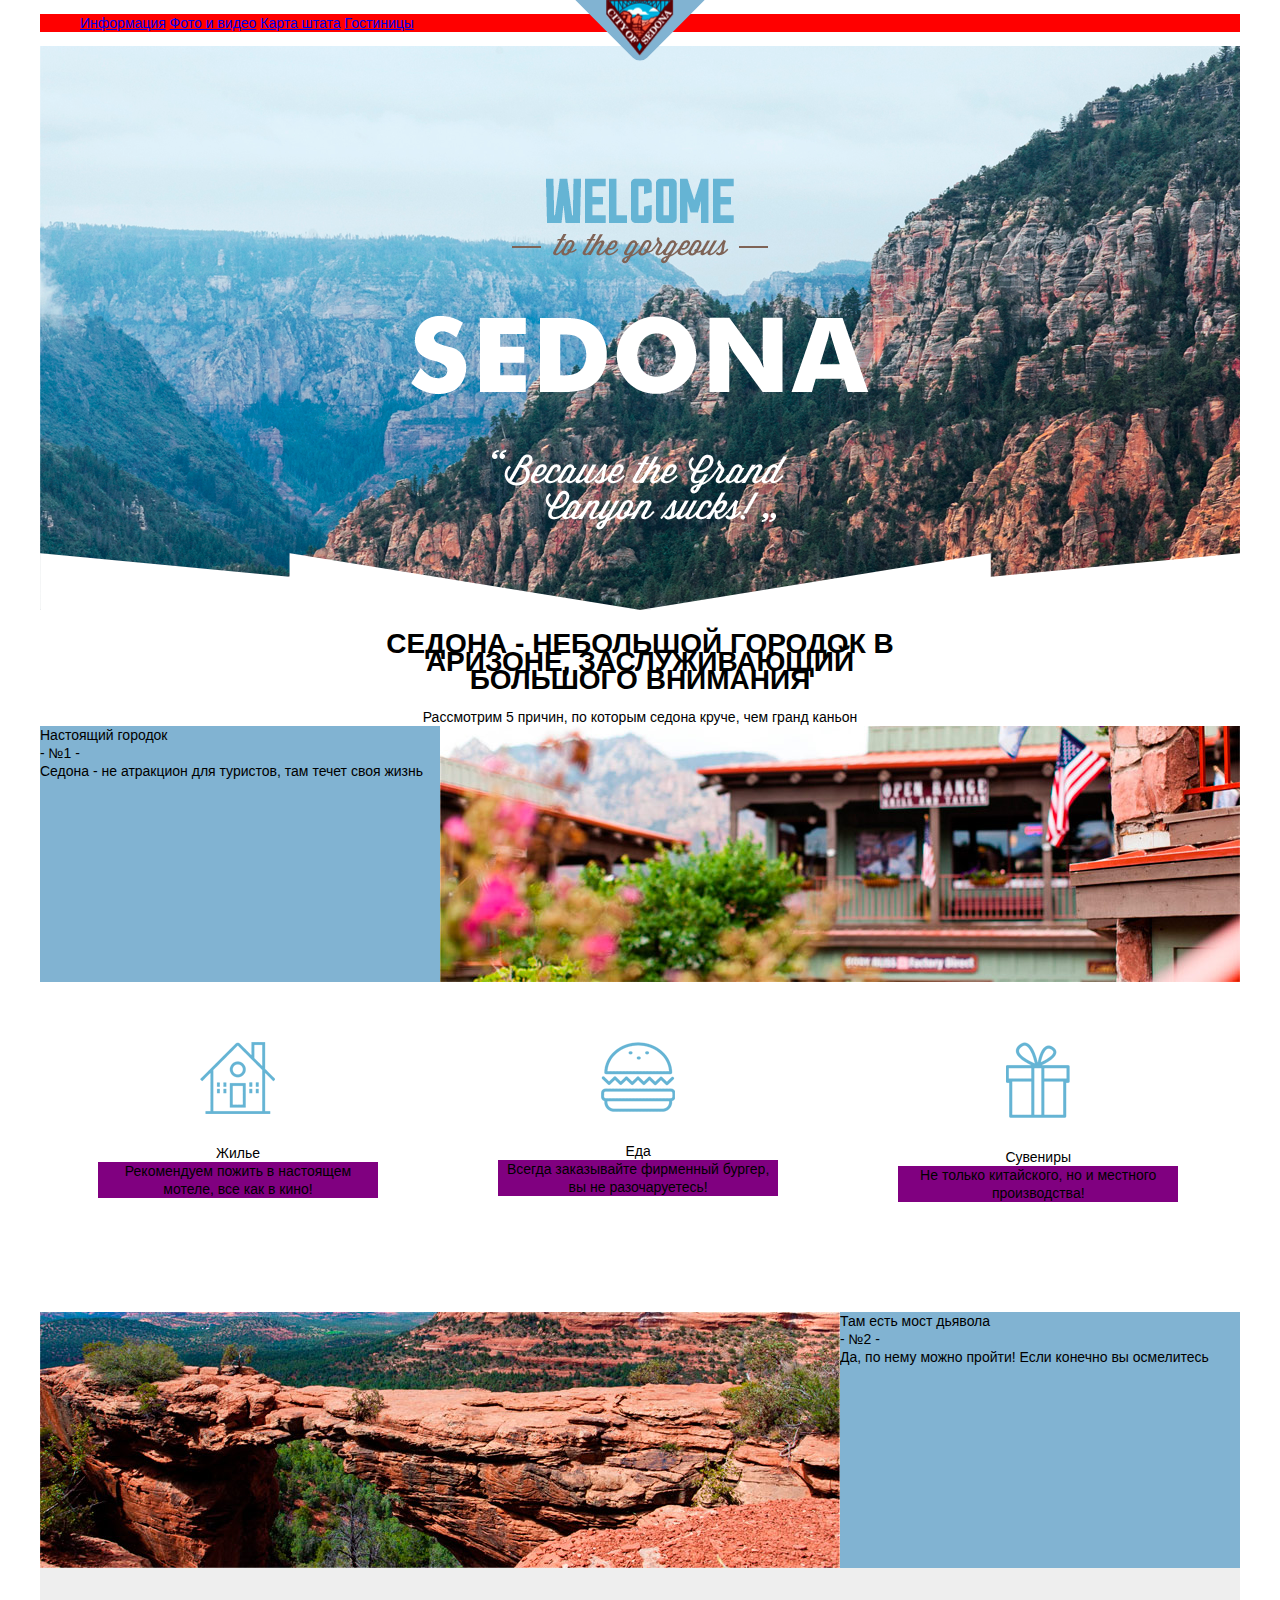
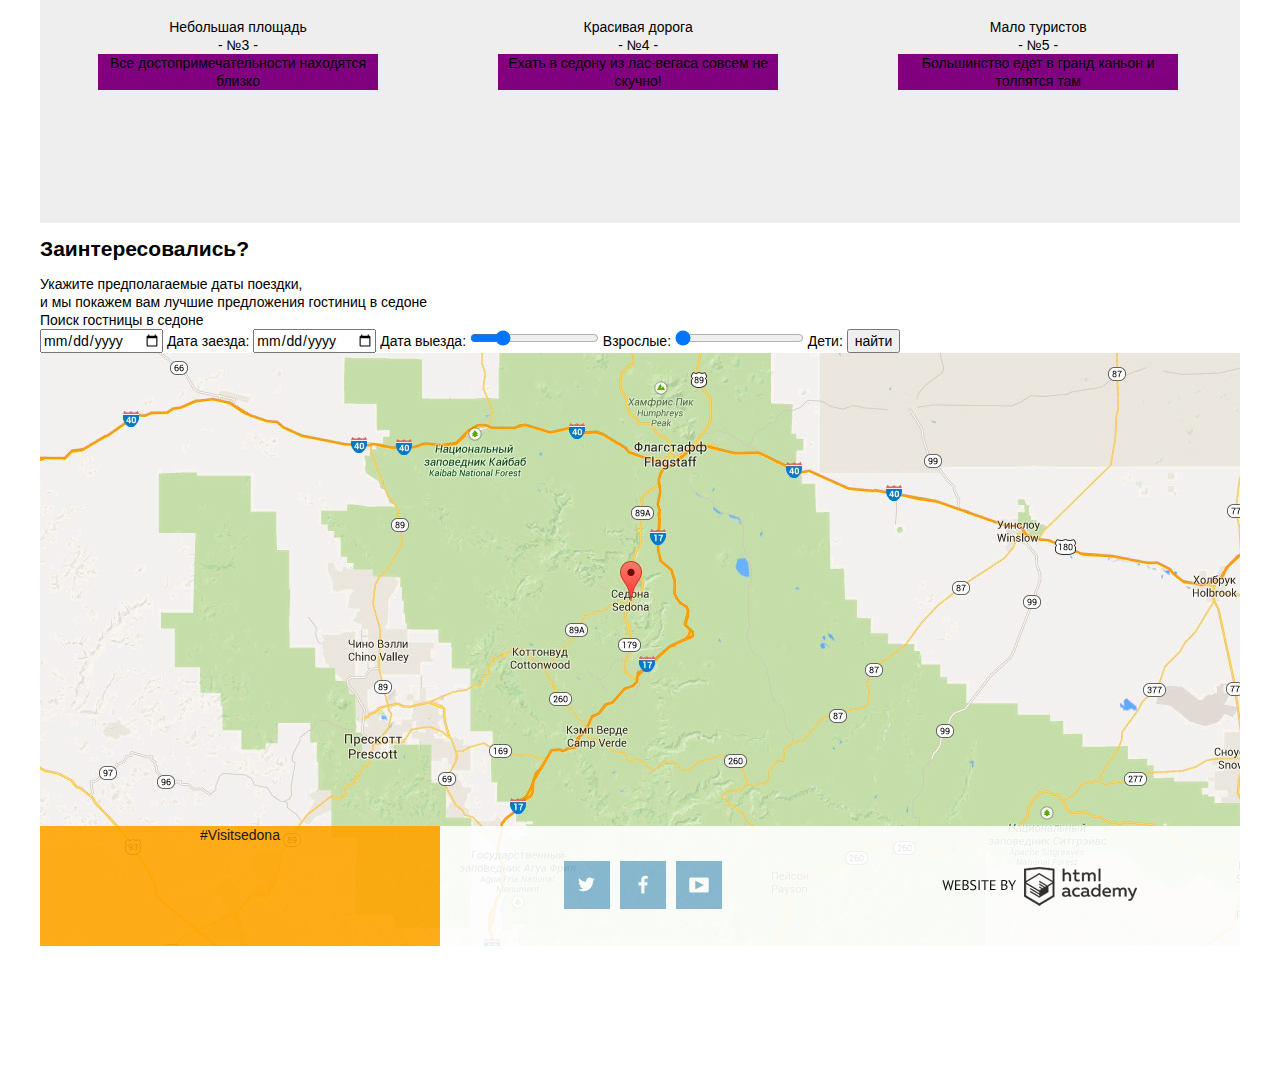
==== index.html @ 84908c10 "160706-1231" ====
<!DOCTYPE html>
<html lang="ru">
  <head>
    <meta charset="utf-8">
    <title>Sedona</title>
    <link rel="stylesheet" href="css/normalize.min.css">
    
    <link rel="stylesheet" href="css/style.css">
    <!--Разкоментиовать когда будет готов минимальный файл-->
    <!--<link rel="stylesheet" href="css/style.min.css">-->
  </head>
  <body>
    <header>
      <nav> 
        <ul class="head-menu">
          <li><a href="#">Информация</a></li>
          <li><a href="#">Фото и видео</a></li>
          <li><a href="#">Карта штата</a></li>
          <li><a href="hotels.html">Гостиницы</a></li>
        </ul>
        <div class="logo-head"><div class="logo-head-img"></div><!--<img src="img/logo-head.png" width="67px" height="56px" alt="Sity of Sedona">--></div>
      </nav>          
    </header>
    <main>
      <div class="head-image"></div>  
      <article class="main-fivecause">
        <h1 class="fivecause-h1">Седона - небольшой городок в аризоне, заслуживающий большого внимания</h1>
        <div class="fivecause-head">Рассмотрим 5 причин, по которым седона круче, чем гранд каньон</div>
        <div class="fivecause-big fivecause-one clearfix">
          <div class="fivecause-text">
            <div class="fivecause-text-h2">Настоящий городок</div>
            <div class="fivecause-text-number">- №1 -</div>    
            <div class="fivecause-text-content">Седона - не атракцион для туристов, там течет своя жизнь</div>
          </div>
          <div class="fivecause-img fi-one"></div>          
        </div>
        <ul class="main-advice main-list">
          <li>
            <div class="advice-img sprite-causes sprite-causes-home"></div>
            <div class="advice-h2">Жилье</div>
            <div class="advice-text">Рекомендуем пожить в настоящем мотеле, все как в кино!</div>
          </li>
          <li>
            <div class="advice-img sprite-causes sprite-causes-food"></div>
            <div class="advice-h2">Еда</div>
            <div class="advice-text">Всегда заказывайте фирменный бургер, вы не разочаруетесь!</div>
          </li>
          <li>
            <div class="advice-img sprite-causes sprite-causes-souvenir"></div>
            <div class="advice-h2">Сувениры</div>
            <div class="advice-text">Не только китайского, но и местного производства!</div>
          </li>
        </ul>
        <div class="fivecause-big fivecause-two clearfix">
          <div class="fivecause-text">
            <div class="fivecause-text-h2">Там есть мост дьявола</div>
            <div class="fivecause-text-number">- №2 -</div>    
            <div class="fivecause-text-content">Да, по нему можно пройти! Если конечно вы осмелитесь</div>
          </div>
          <div class="fivecause-img fi-two"></div>          
        </div>
        <ul class="fivacause-other main-list">
          <li>
            <div class="advice-h2">Небольшая площадь</div>
            <div class="advice-number">- №3 -</div>
            <div class="advice-text">Все достопримечательности находятся близко</div>
          </li>
          <li>
            <div class="advice-h2">Красивая дорога</div>
            <div class="advice-number">- №4 -</div>
            <div class="advice-text">Ехать в седону из лас-вегаса совсем не скучно!</div>
          </li>
          <li>
            <div class="advice-h2">Мало туристов</div>
            <div class="advice-number">- №5 -</div>
            <div class="advice-text">Большинство едет в гранд каньон и толпятся там</div>
          </li>
        </ul>
      </article>
      <div class="main-traveldate">
        <h2 class="traveldate-h2">Заинтересовались?</div>
        <div class="traveldate-text">
          Укажите предполагаемые даты поездки,<br>
          и мы покажем вам лучшие предложения гостиниц в седоне
        </div>  
        <form name="trevel-date-user" action="#" method="post">
          <div class="form-caption">Поиск гостницы в седоне</div>
          <input type="date" name="tdu-date-begin">
          <label for="tdu-date-begin">Дата заезда:</label>
          
          <input type="date" name="tdu-date-end">
          <label for="tdu-date-begin">Дата выезда:</label>
          
          <input type="range" min="0" max="9" value="2" name="tdu-adult">
          <label for="tdu-adult">Взрослые:</label>
          
          <input type="range" min="0" max="9" value="0" name="tdu-child">
          <label for="tdu-child">Дети:</label>
          
          <button>найти</button>
        </form>
        <div class="traveldate-image-map"></div>
      </div>
    </main>
    <footer>
      <div class="footer footer-hashtag">#Visitsedona</div>
      <div class="footer footer-social">
        <a class="fc-social fc-twiter" href="#"> <div class="sprite-small sprite-small-twet"></div></a>
        <a class="fc-social fc-facebook" href="#"><div class="sprite-small sprite-small-facebook"></div></a>
        <a class="fc-social fc-youtube" href="#"><div class="sprite-small sprite-small-youtube"></div></a>
        
      </div>
      <div class="footer footer-make"></div>
    </footer>
  <!--Скрипты сайта-->
  </body>
</html>
---- css/style.css ----
/*вспомогательные классы*/

/*чтобы картинки не уходили за границы*/
img {
    max-width: 100%;
    height: auto;
}

/*Класс для того, чтобы контейнер float разметки "видел" их */
.clearfix::after {
    content: "";
    display: table;
    clear: both;
}
/*КОНЕЦ Вспомогательны классы*/

/*sprites*/
.sprite-small {
  display: block;
  margin: auto;
  background-image: url("../img/sprites-small.png");
  background-repeat: no-repeat;
    
}

.sprite-small-cheked-false {
    width: 22px;
    height: 22px;
    background-position: -10px -10px;
}

.sprite-small-cheked-true {
    width: 26px;
    height: 22px;
    background-position: -52px -10px;
}

.sprite-small-facebook {
    width: 10px;
    height: 19px;
    background-position: -98px -10px;
}

.sprite-small-range {
    width: 21px;
    height: 23px;
    background-position: -128px -10px;
}

.sprite-small-star {
    width: 18px;
    height: 17px;
    background-position: -169px -10px;
}

.sprite-small-twet {
    width: 17px;
    height: 15px;
    background-position: -207px -10px;
}

.sprite-small-youtube {
    width: 20px;
    height: 16px;
    background-position: -244px -10px;
}

/*sprites end*/

body {
    /*позиционирование*/
    /*блочная модель*/
    min-width: 768px;
    max-width: 1200px;
    margin: auto;
    /*типографика*/
    
    font-family: "Tahoma", sans-serif;
    font-size: 14px;
    font-weight: normal;
    font-style: normal;
    line-height: 18px;
    /*оформление*/
    
    background-color: #ffffff;
    color: #000000;
    /*анимация*/
    /*разное*/
}
nav {
  position: relative;
  width: 100%;
  text-align: justify;
  background-color: red;
}

.logo-head {
  position: absolute;
  top: -70px;
  left: 550px;
  width: 100px;
  height: 100px;
  background-color: #81b3d2;
  border-radius: 10px;
  transform: rotate(45deg);
}

.logo-head-img {
  position: absolute;
  top: 46px;
  right: -7px;
  
  width: 67px;
  height: 56px;
  background: url("../img/logo-head.png");
  transform: rotate(-45deg);
}

.head-menu {
  list-style: none;
  text-align: justify;
}

.head-menu li {
  display: inline-block;
  vertical-align: top;
  text-align: justify;
}

.head-image {
  width: 1200px;
  height: 570px;
  background: url("../img/intro.png");
}

.fivecause-h1 {
  display: inline-block;
  max-width: 1200px;
  padding: 0 312px;
  text-align: center;
  text-transform: uppercase; 
  vertical-align: top;
}

.fivecause-head {
  max-width: 1200px;
  padding: 0 312px;
  text-align: center;
}

.fivecause-big {
  height: 256px;
  /*background-color: yellow;*/
}
.fivecause-text{
  background-color: #81b3d2;
}

.fivecause-one .fivecause-text {
  float: left;
  width: 400px;
  height: 100%;
}

.fivecause-one .fivecause-img {
  float: right;
  width: 800px;
  height: 256px;
  background: url("../img/real-town.jpg");
}
  

.fivecause-two .fivecause-img {
  float: left; 
  width: 800px;
  height: 256px;
  background: url("../img/place-diablo.jpg");
  /*background-color: orange;*/
}

.fivecause-two .fivecause-text {
  float: right;
  width: 400px;
  height: 100%;
  
}

.main-list {
  list-style: none;
  margin: 0;
  padding: 0;
}

.main-list li {
  display: inline-block;
  width: 400px;
  margin: 0;
  margin-left: -0.27em;
  padding: 0;
  vertical-align: top;
  
}

.main-advice {
  height: 270px;
  margin-top: 60px;  
  text-align: center;
}

.advice-h2 {
  
}

.advice-text {
  margin: 0 60px;
  background-color: purple;
}
/*img*/
.sprite-causes {
    display: block;
    margin: auto;
    margin-bottom: 30px;
    background-image: url("../img/sprites-causes.png");
    background-repeat: no-repeat;
    
}

.sprite-causes-food {
    width: 74px;
    height: 70px;
    background-position: -15px -15px;
}

.sprite-causes-home {
    width: 75px;
    height: 72px;
    background-position: -119px -15px;
}

.sprite-causes-souvenir {
    width: 64px;
    height: 76px;
    background-position: -224px -15px;
}
/*img end*/

.fivacause-other {
  height: 205px;
  padding-top: 50px;
  text-align: center;
  background-color: #eeeeee;
}

.fivacause-other li {

}
/* serch hotel*/
.traveldate-image-map {
  width: 100%;
  height: 593px;
  background: url("../img/map.jpg");
}

/* ПОДВАЛ */
footer {
  position: relative;
  top: -120px;
  /*z-index: 10;*/
  width: 100%;
  height: 120px;
  opacity: 0.9;
  background-color: #ffffff;
}

.footer {
  display: inline-block;  
  width: 400px;
  height: 120px;
  
  vertical-align: top;  
}
.footer:not(:first-child) {
  margin-left: -0.29em;
  
}

.footer-hashtag {
  margin: auto;
  text-align: center;
  background-color: orange;

  
}

.footer-social {
  text-align: center;
  /*background-color: yellow;*/

  
}

.fc-social {

  display: inline-block;
  width: 46px;
  margin-top: 35px;
  margin-left: 6px;
  
  vertical-align: top;
  background-color: #81b3d2;
  
}

.fc-twiter{
  height: 32px;
  padding-top: 16px;
}

.fc-facebook{
  height: 34px;
  padding-top: 14px;
}

.fc-youtube{
  height: 32px;
  padding-top: 16px;  
}

.fc-social::last-child{
  margin-left: 0;
}

.footer-make {
  background: url("../img/copyright.png") no-repeat center center;
  /*background-color: lightgreen;*/
}



/*============================================*/
/* hotel.html */
form {
  
}
.mf-group {
  display: inline-block;
  vertical-align: top;
}
.mf-infrastructure
.mf-housingtype {
  float: left;
  
}
.mf-other {
  float: right;
}

.mf-inline-block {
  display: inline-block;
  vertical-align: top;
}

.mf-sorting {
  background-color: red;
}

.mf-sorting-list {
  display: inline-block;
  list-style: none; 
  vertical-align: top;
}

.mf-sorting-list li {
  display: inline-block;
  vertical-align: top;
}

.main-found-item{
    height: 150px;
}

.mf-item-image {
  float: left;
  width: 135px;
  height: 90px;
}

.mf-item-text {
  float: left;
}

.mf-item-rating {
    float: right;
}
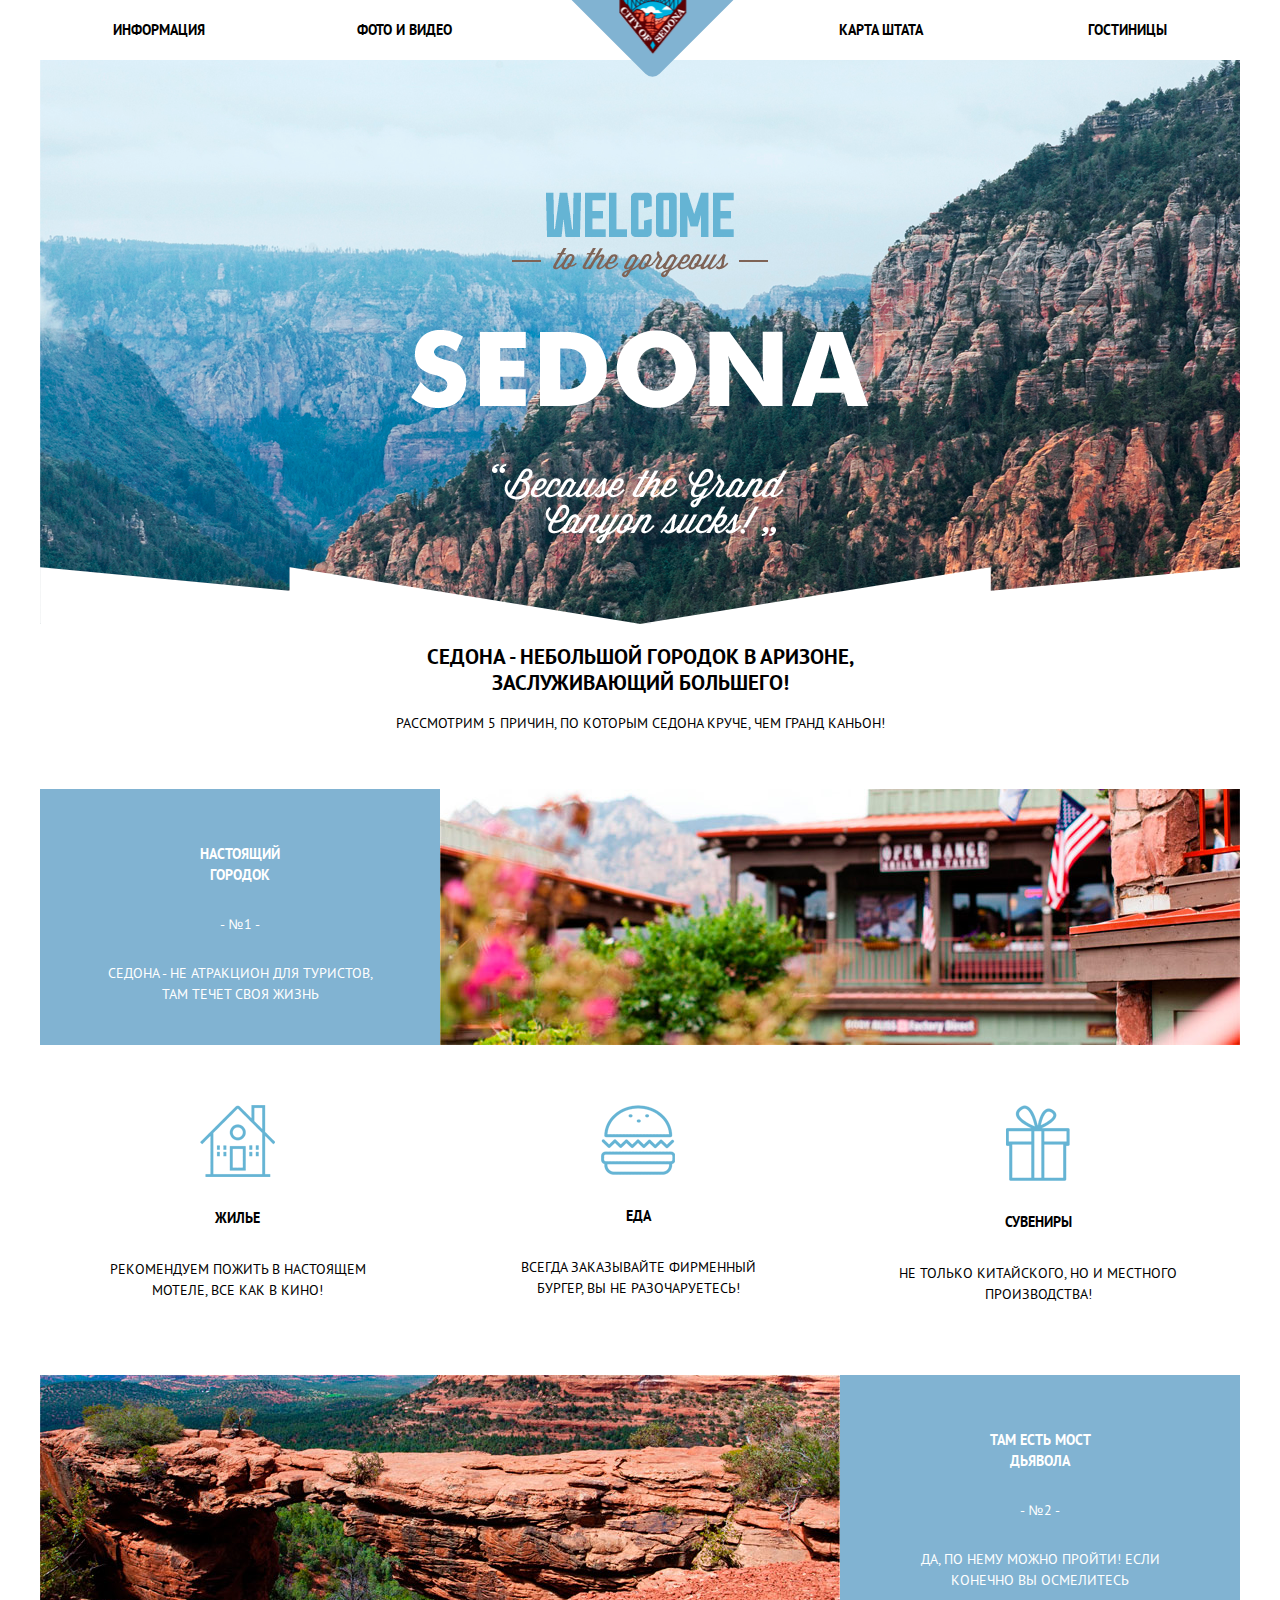
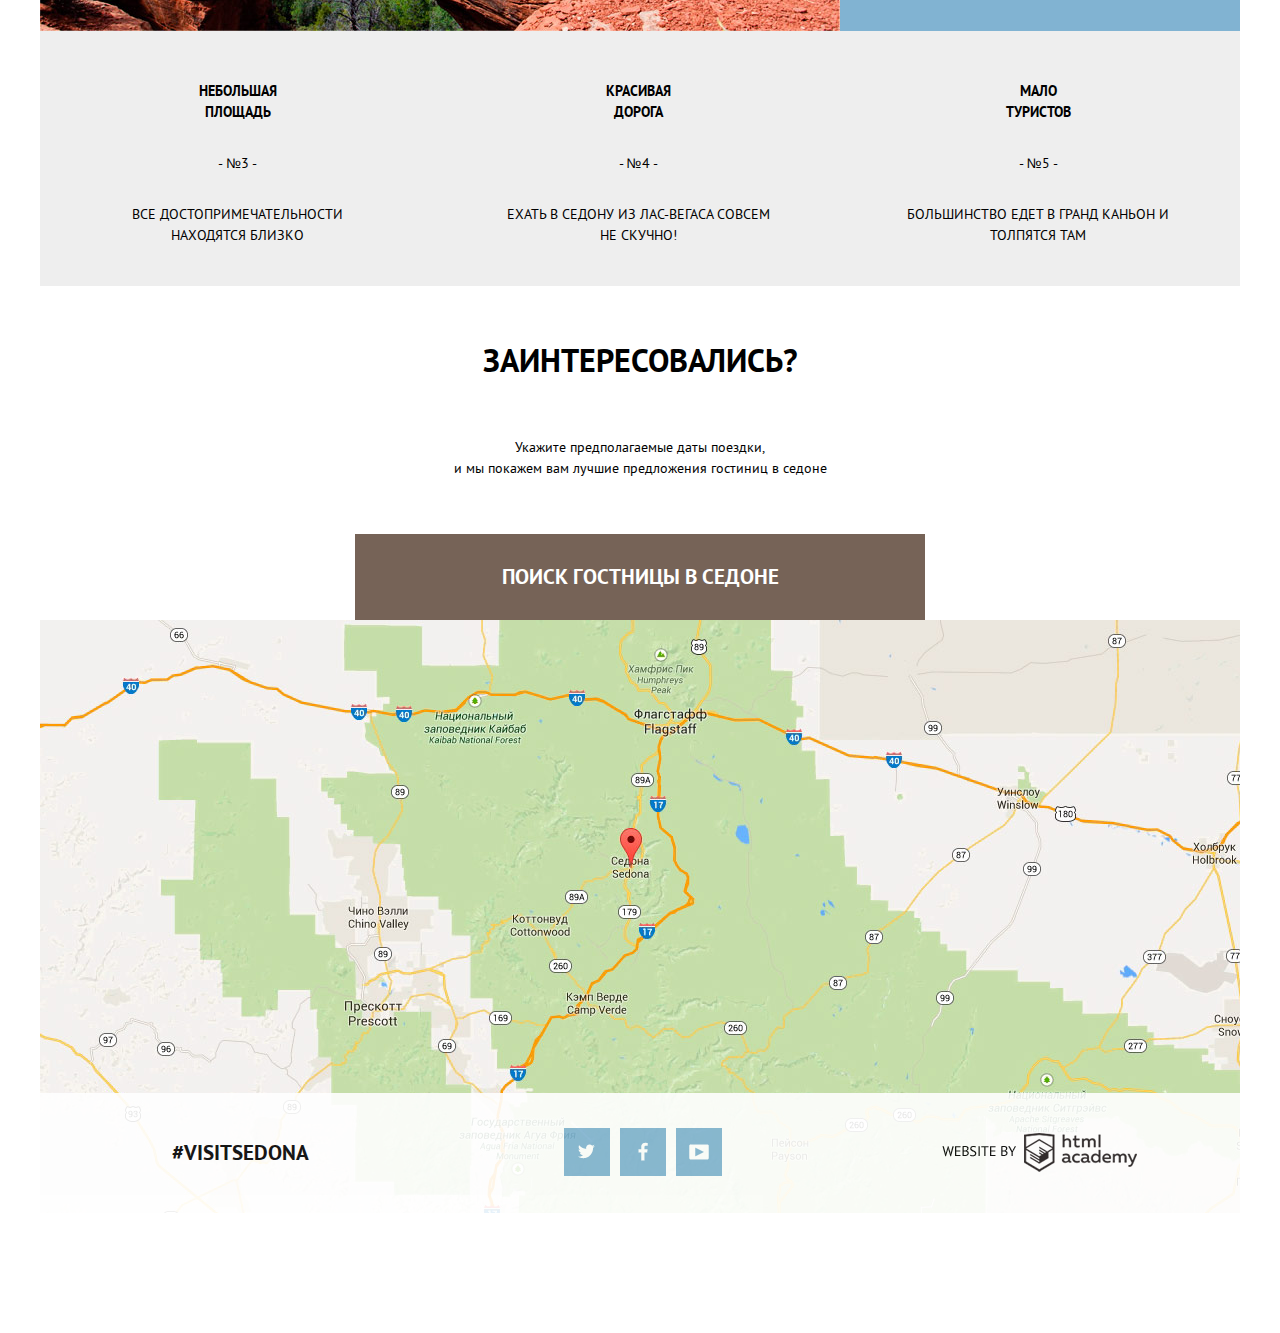
==== commit e166fbe5: "160706-16-55" ====
--- a/index.html
+++ b/index.html
@@ -11,21 +11,25 @@
   </head>
   <body>
     <header>
-      <nav> 
-        <ul class="head-menu">
-          <li><a href="#">Информация</a></li>
-          <li><a href="#">Фото и видео</a></li>
-          <li><a href="#">Карта штата</a></li>
-          <li><a href="hotels.html">Гостиницы</a></li>
-        </ul>
-        <div class="logo-head"><div class="logo-head-img"></div><!--<img src="img/logo-head.png" width="67px" height="56px" alt="Sity of Sedona">--></div>
+      <nav class="clearfix"> 
+        <div class="left-item-nav">
+          <a href="#">Информация</a>
+          <a href="#">Фото и видео</a>
+        </div>
+        <div class="right-item-nav">
+          <a href="#">Карта штата</a>
+          <a href="hotels.html">Гостиницы</a>
+        </div>       
+        <div class="logo-head">
+          <div class="logo-head-img"></div><!--<img src="img/logo-head.png" width="67px" height="56px" alt="Sity of Sedona">-->
+        </div>
       </nav>          
     </header>
     <main>
-      <div class="head-image"></div>  
+      <div class="head-image"><!--<img src="img/intro.png" width="1200px" height="780px" alt="Welcome to Sedona">--></div>  
       <article class="main-fivecause">
-        <h1 class="fivecause-h1">Седона - небольшой городок в аризоне, заслуживающий большого внимания</h1>
-        <div class="fivecause-head">Рассмотрим 5 причин, по которым седона круче, чем гранд каньон</div>
+        <h1 class="fivecause-h1">Седона - небольшой городок в аризоне, заслуживающий большего!</h1>
+        <div class="fivecause-head">Рассмотрим 5 причин, по которым седона круче, чем гранд каньон!</div>
         <div class="fivecause-big fivecause-one clearfix">
           <div class="fivecause-text">
             <div class="fivecause-text-h2">Настоящий городок</div>
@@ -61,17 +65,17 @@
         </div>
         <ul class="fivacause-other main-list">
           <li>
-            <div class="advice-h2">Небольшая площадь</div>
+            <div class="advice-h2 fo-h2">Небольшая площадь</div>
             <div class="advice-number">- №3 -</div>
             <div class="advice-text">Все достопримечательности находятся близко</div>
           </li>
           <li>
-            <div class="advice-h2">Красивая дорога</div>
+            <div class="advice-h2 fo-h2">Красивая дорога</div>
             <div class="advice-number">- №4 -</div>
             <div class="advice-text">Ехать в седону из лас-вегаса совсем не скучно!</div>
           </li>
           <li>
-            <div class="advice-h2">Мало туристов</div>
+            <div class="advice-h2 fo-h2">Мало туристов</div>
             <div class="advice-number">- №5 -</div>
             <div class="advice-text">Большинство едет в гранд каньон и толпятся там</div>
           </li>
@@ -83,22 +87,7 @@
           Укажите предполагаемые даты поездки,<br>
           и мы покажем вам лучшие предложения гостиниц в седоне
         </div>  
-        <form name="trevel-date-user" action="#" method="post">
-          <div class="form-caption">Поиск гостницы в седоне</div>
-          <input type="date" name="tdu-date-begin">
-          <label for="tdu-date-begin">Дата заезда:</label>
-          
-          <input type="date" name="tdu-date-end">
-          <label for="tdu-date-begin">Дата выезда:</label>
-          
-          <input type="range" min="0" max="9" value="2" name="tdu-adult">
-          <label for="tdu-adult">Взрослые:</label>
-          
-          <input type="range" min="0" max="9" value="0" name="tdu-child">
-          <label for="tdu-child">Дети:</label>
-          
-          <button>найти</button>
-        </form>
+        <div class="form-caption">Поиск гостницы в седоне</div>
         <div class="traveldate-image-map"></div>
       </div>
     </main>
@@ -112,6 +101,24 @@
       </div>
       <div class="footer footer-make"></div>
     </footer>
+    <!-- скрытые изначально модули -->
+    <form class="not-visible" name="travel-date-user" action="#" method="post">
+          
+      <input type="date" name="tdu-date-begin">
+      <label for="tdu-date-begin">Дата заезда:</label>
+        
+      <input type="date" name="tdu-date-end">
+      <label for="tdu-date-begin">Дата выезда:</label>
+        
+      <input type="range" min="0" max="9" value="2" name="tdu-adult">
+      <label for="tdu-adult">Взрослые:</label>
+        
+      <input type="range" min="0" max="9" value="0" name="tdu-child">
+      <label for="tdu-child">Дети:</label>
+          
+      <button>найти</button>
+    </form>
   <!--Скрипты сайта-->
+    
   </body>
 </html>--- a/css/style.css
+++ b/css/style.css
@@ -1,3 +1,23 @@
+
+/*шрифты*/
+ @font-face {
+    font-family: PTsans; /* Гарнитура шрифта */
+    src: local("PTsans"),
+      url("../fonts/ptsans.woff") format("woff2"),
+      url("../fonts/ptsans.woff") format("woff");
+    font-weight: normal;
+    font-style: normal;
+ }  
+ 
+ @font-face {
+    font-family: PTsans; /* Гарнитура шрифта */
+    src: local("PTsans"),
+      url("../fonts/ptsansbold.woff2") format("woff2"),
+      url("../fonts/ptsansbold.woff") format("woff");
+    font-weight: bold;
+    font-style: normal;
+ }  
+    
 /*вспомогательные классы*/
 
 /*чтобы картинки не уходили за границы*/
@@ -11,6 +31,10 @@
     content: "";
     display: table;
     clear: both;
+}
+
+.not-visible {
+  display: none;
 }
 /*КОНЕЦ Вспомогательны классы*/
 
@@ -75,11 +99,12 @@
     margin: auto;
     /*типографика*/
     
-    font-family: "Tahoma", sans-serif;
+    font-family: "PTsans", "Tahoma", sans-serif;
     font-size: 14px;
+    line-height: 21px;
     font-weight: normal;
     font-style: normal;
-    line-height: 18px;
+    
     /*оформление*/
     
     background-color: #ffffff;
@@ -89,34 +114,46 @@
 }
 nav {
   position: relative;
-  width: 100%;
-  text-align: justify;
-  background-color: red;
+
+  height: 26px;
+  padding: 17px 73px;
+  /*background-color: red;*/
+}
+
+nav a {
+  display: inline-block;
+  width: 128px;
+  text-transform: uppercase;
+  font-weight: bold;
+  line-height: 26px;
+  text-decoration: none;
+  color: #000000;
 }
 
 .logo-head {
   position: absolute;
   top: -70px;
   left: 550px;
-  width: 100px;
-  height: 100px;
+  width: 125px;
+  height: 125px;
   background-color: #81b3d2;
   border-radius: 10px;
   transform: rotate(45deg);
+  
 }
 
 .logo-head-img {
   position: absolute;
-  top: 46px;
-  right: -7px;
+  top: 58px;
+  right: 5px;
   
   width: 67px;
   height: 56px;
   background: url("../img/logo-head.png");
-  transform: rotate(-45deg);
-}
-
-.head-menu {
+  transform: rotate(-45deg);  
+}
+
+/*.head-menu {
   list-style: none;
   text-align: justify;
 }
@@ -125,26 +162,56 @@
   display: inline-block;
   vertical-align: top;
   text-align: justify;
+}*/
+
+.left-item-nav {
+  float:left;
+  /*background-color: yellow;*/
+}
+
+.left-item-nav a{
+  margin-right: 112px;  
+  text-align: left;
+  
+}
+
+.right-item-nav {
+  float:right;
+  /*background-color: green;*/
+}
+
+.right-item-nav a{
+  margin-left: 112px;  
+  text-align: right;
 }
 
 .head-image {
   width: 1200px;
-  height: 570px;
+  height: 570px;  
   background: url("../img/intro.png");
+  /*background-size: auto 95%;*/
+  
 }
 
 .fivecause-h1 {
   display: inline-block;
   max-width: 1200px;
   padding: 0 312px;
-  text-align: center;
+  font-size: 21px;
+  line-height: 26px;
+  font-weight: bold;
   text-transform: uppercase; 
+  text-align: center;
   vertical-align: top;
 }
 
 .fivecause-head {
   max-width: 1200px;
-  padding: 0 312px;
+  margin-bottom: 53px;
+  padding: 0 312px;  
+  font-size: 14px;
+  line-height: 26px;
+  text-transform: uppercase; 
   text-align: center;
 }
 
@@ -152,14 +219,29 @@
   height: 256px;
   /*background-color: yellow;*/
 }
-.fivecause-text{
-  background-color: #81b3d2;
+.fivecause-text{  
+  width: 280px;
+  height: 146px;
+  padding: 55px 60px;
+  text-transform: uppercase; 
+  text-align: center;
+  color: #ffffff;  
+  background-color: #81b3d2;    
+}
+
+.fivecause-text-h2 {  
+  padding: 0 80px;
+  font-weight: bold;
+  
+}
+
+.fivecause-text-number {
+  margin: 28px 0;
 }
 
 .fivecause-one .fivecause-text {
   float: left;
-  width: 400px;
-  height: 100%;
+  
 }
 
 .fivecause-one .fivecause-img {
@@ -179,12 +261,9 @@
 }
 
 .fivecause-two .fivecause-text {
-  float: right;
-  width: 400px;
-  height: 100%;
-  
-}
-
+  float: right;  
+}
+/**/
 .main-list {
   list-style: none;
   margin: 0;
@@ -208,18 +287,31 @@
 }
 
 .advice-h2 {
-  
+  text-transform: uppercase;
+  line-height: 82px;
+  font-weight: bold;
 }
 
 .advice-text {
   margin: 0 60px;
-  background-color: purple;
+  text-transform: uppercase;
+  /*background-color: purple;*/
+}
+
+.fo-h2 {
+  padding: 0 160px;
+  line-height: 21px;
+  /*text-align: center;*/
+}
+
+.advice-number {
+  margin: 30px 0;
 }
 /*img*/
 .sprite-causes {
     display: block;
     margin: auto;
-    margin-bottom: 30px;
+    /*margin-bottom: 30px;*/
     background-image: url("../img/sprites-causes.png");
     background-repeat: no-repeat;
     
@@ -255,6 +347,37 @@
 
 }
 /* serch hotel*/
+.main-traveldate {
+  text-transform: uppercase;
+  line-height: 24px;
+  text-align: center;
+}
+
+.traveldate-h2{
+  margin-top: 24px;
+  font-size: 32px;
+  line-height: 100px;
+  font-weight: bold;
+}
+
+.traveldate-text {
+  text-align: center;
+}
+
+.form-caption {
+  width: 570px;
+  height: 86px;
+  margin: auto;
+  margin-top: 55px;
+  font-size: 21px;
+  line-height: 86px;
+  font-weight: bold;
+  text-align: center;
+  text-transform: uppercase;
+  color: #ffffff;
+  background-color: #766357; 
+}
+
 .traveldate-image-map {
   width: 100%;
   height: 593px;
@@ -286,10 +409,12 @@
 
 .footer-hashtag {
   margin: auto;
-  text-align: center;
-  background-color: orange;
-
-  
+  font-size: 21px;
+  line-height: 120px;
+  font-weight: bold;
+  text-align: center;
+  text-transform: uppercase;
+ /* background-color: orange;*/  
 }
 
 .footer-social {
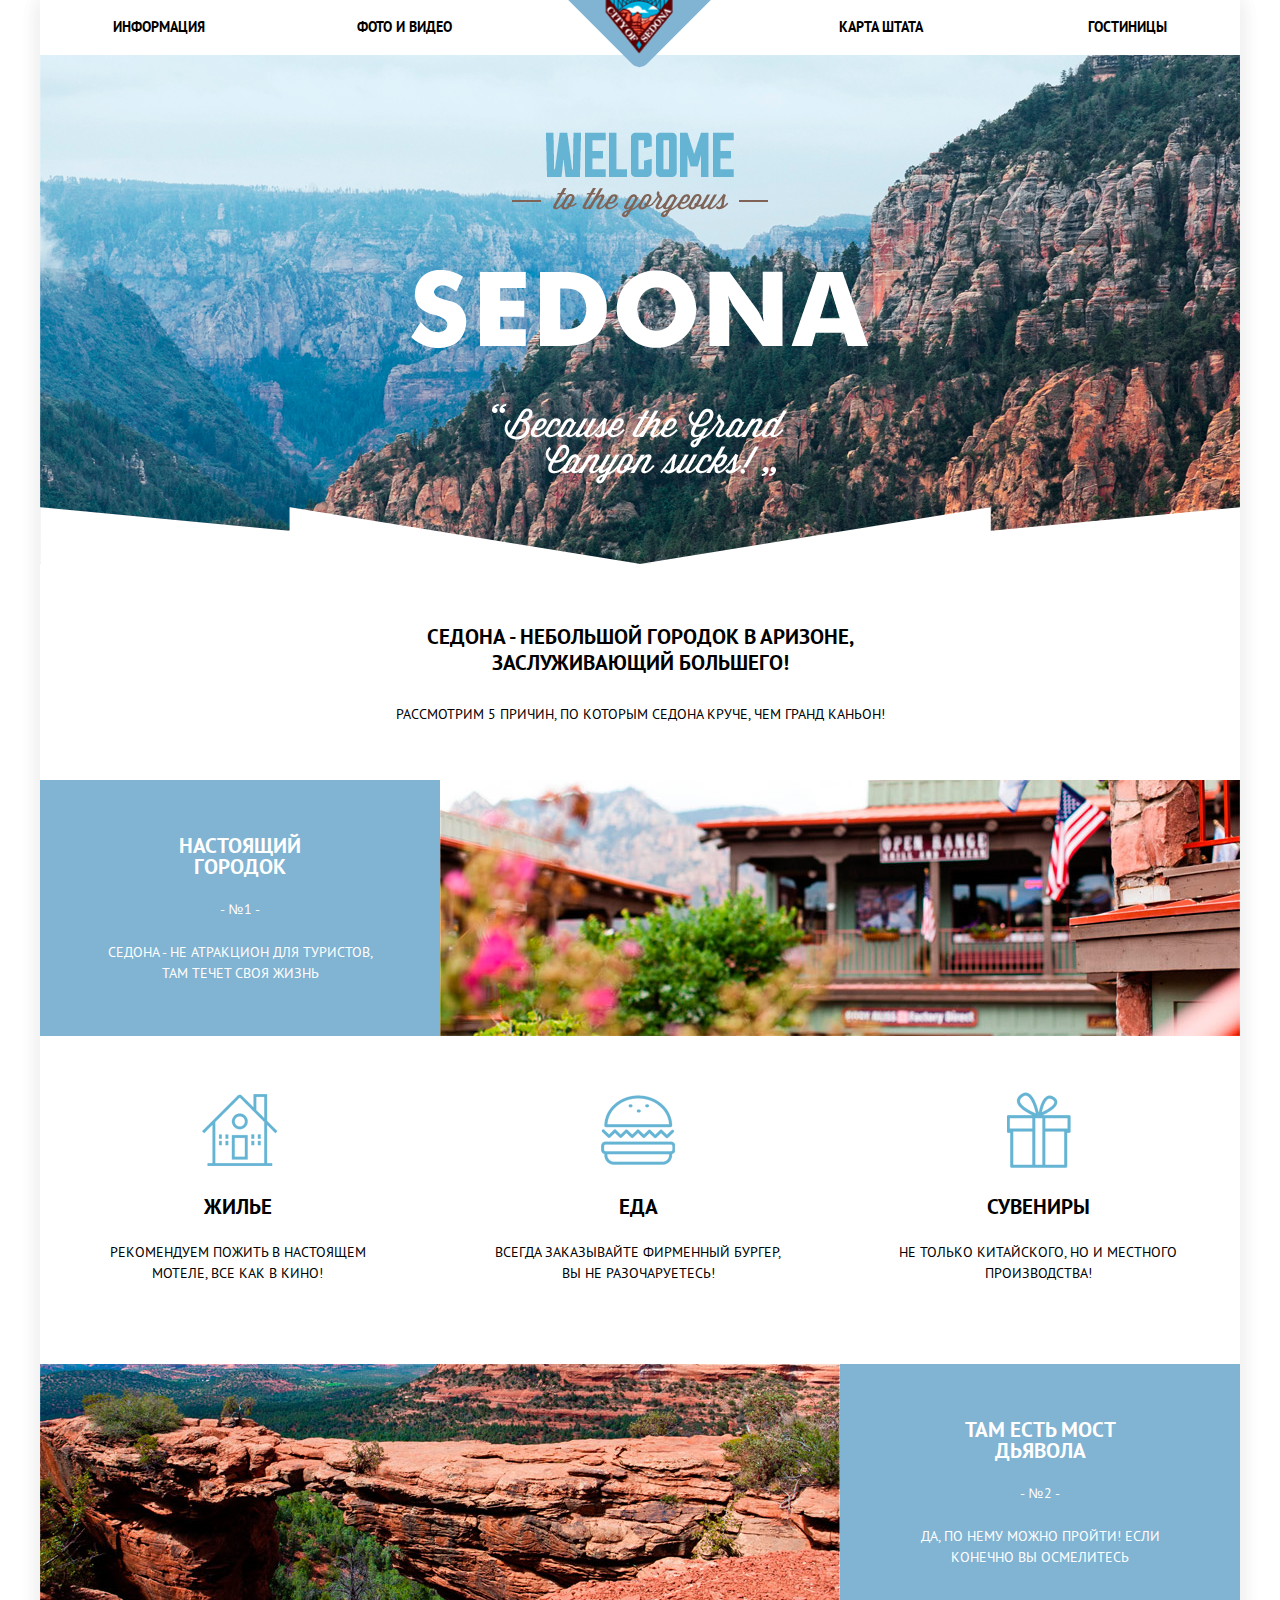
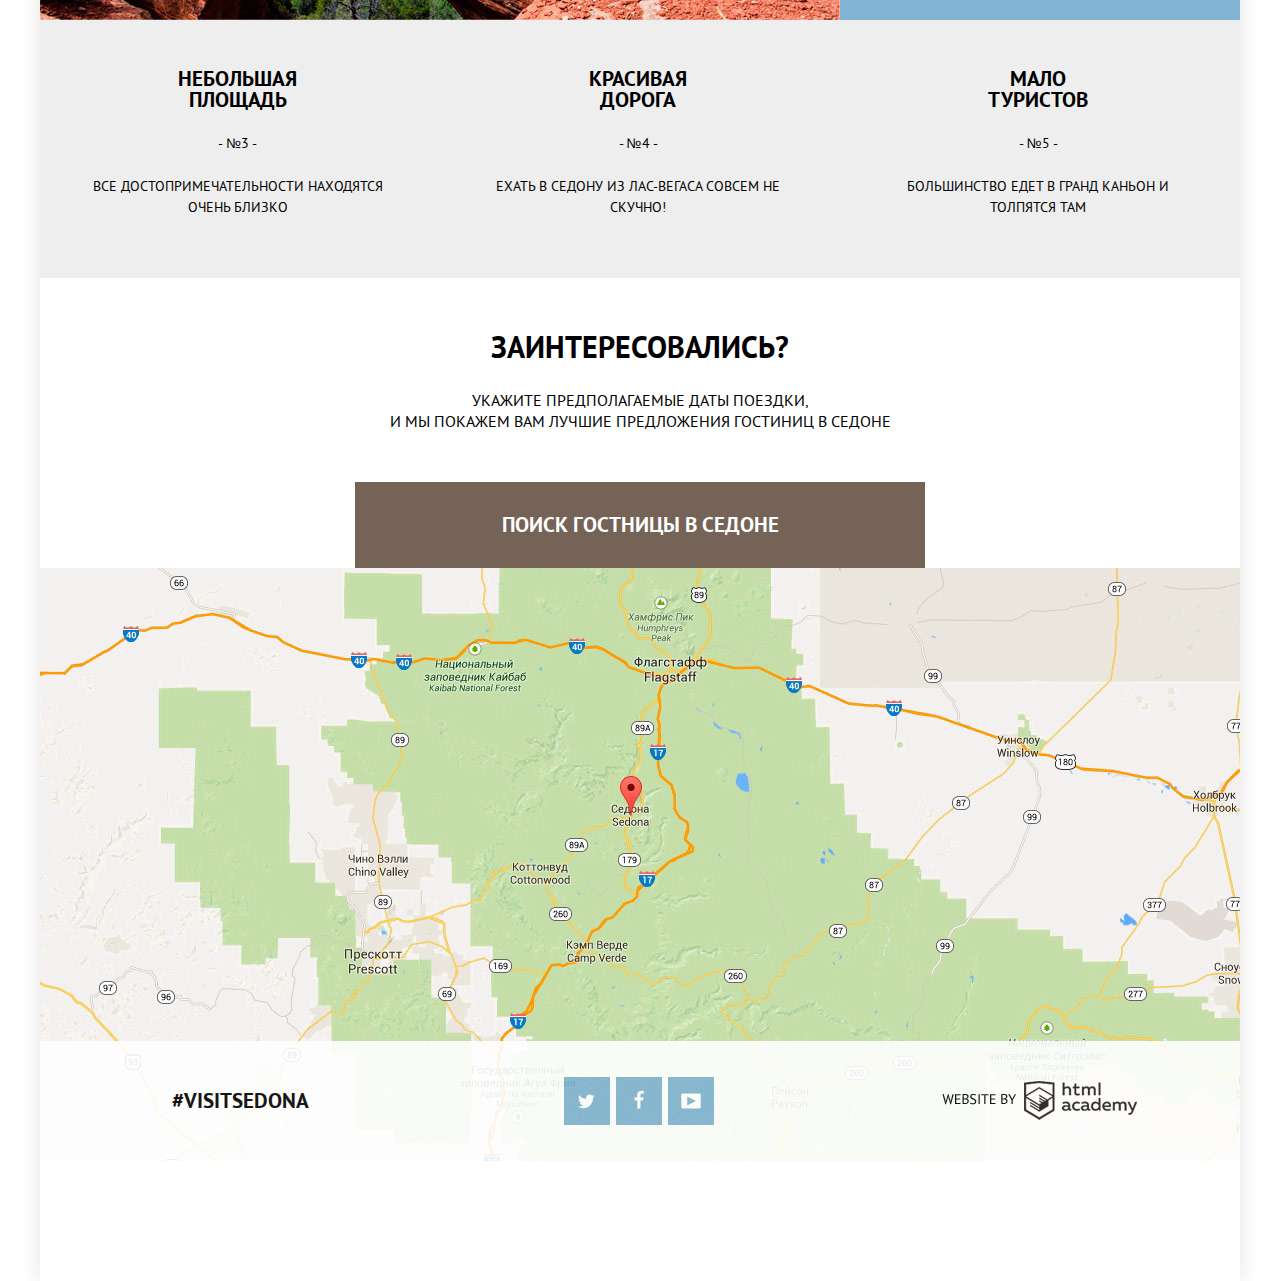
==== commit c34c481e: "160708-1218" ====
--- a/index.html
+++ b/index.html
@@ -66,18 +66,18 @@
         <ul class="fivacause-other main-list">
           <li>
             <div class="advice-h2 fo-h2">Небольшая площадь</div>
-            <div class="advice-number">- №3 -</div>
-            <div class="advice-text">Все достопримечательности находятся близко</div>
+            <div class="advice-number fo-number">- №3 -</div>
+            <div class="advice-text fo-text">Все достопримечательности находятся очень близко</div>
           </li>
           <li>
             <div class="advice-h2 fo-h2">Красивая дорога</div>
-            <div class="advice-number">- №4 -</div>
-            <div class="advice-text">Ехать в седону из лас-вегаса совсем не скучно!</div>
+            <div class="advice-number fo-number">- №4 -</div>
+            <div class="advice-text fo-text">Ехать в седону из лас-вегаса совсем не скучно!</div>
           </li>
           <li>
             <div class="advice-h2 fo-h2">Мало туристов</div>
-            <div class="advice-number">- №5 -</div>
-            <div class="advice-text">Большинство едет в гранд каньон и толпятся там</div>
+            <div class="advice-number fo-number">- №5 -</div>
+            <div class="advice-text fo-text">Большинство едет в гранд каньон и толпятся там</div>
           </li>
         </ul>
       </article>
--- a/css/style.css
+++ b/css/style.css
@@ -109,13 +109,14 @@
     
     background-color: #ffffff;
     color: #000000;
+    box-shadow: 0px 0px 20px 0px #eeeeee, 0px 0px 20px 0px #eeeeee;
     /*анимация*/
     /*разное*/
 }
 nav {
   position: relative;
 
-  height: 26px;
+  height: 21px;
   padding: 17px 73px;
   /*background-color: red;*/
 }
@@ -125,7 +126,7 @@
   width: 128px;
   text-transform: uppercase;
   font-weight: bold;
-  line-height: 26px;
+  line-height: 21px;
   text-decoration: none;
   color: #000000;
 }
@@ -133,9 +134,9 @@
 .logo-head {
   position: absolute;
   top: -70px;
-  left: 550px;
-  width: 125px;
-  height: 125px;
+  left: 548px;
+  width: 110px;
+  height: 120px;
   background-color: #81b3d2;
   border-radius: 10px;
   transform: rotate(45deg);
@@ -144,8 +145,8 @@
 
 .logo-head-img {
   position: absolute;
-  top: 58px;
-  right: 5px;
+  top: 60px;
+  right: -1px;
   
   width: 67px;
   height: 56px;
@@ -187,8 +188,9 @@
 
 .head-image {
   width: 1200px;
-  height: 570px;  
+  height: 555px;  
   background: url("../img/intro.png");
+  background-position: 0 -55px;
   /*background-size: auto 95%;*/
   
 }
@@ -196,6 +198,7 @@
 .fivecause-h1 {
   display: inline-block;
   max-width: 1200px;
+  margin-bottom: 25px;
   padding: 0 312px;
   font-size: 21px;
   line-height: 26px;
@@ -230,13 +233,14 @@
 }
 
 .fivecause-text-h2 {  
-  padding: 0 80px;
+  padding: 0 63px;
+  font-size: 21px;
   font-weight: bold;
   
 }
 
 .fivecause-text-number {
-  margin: 28px 0;
+  margin: 22px 0;
 }
 
 .fivecause-one .fivecause-text {
@@ -282,70 +286,94 @@
 
 .main-advice {
   height: 270px;
-  margin-top: 60px;  
-  text-align: center;
-}
+  margin: 0;
+  padding: 0;
+  margin-top: 55px;  
+  margin-bottom: 3px;
+  text-align: center;
+  /*background-color: green;*/
+}
+
 
 .advice-h2 {
-  text-transform: uppercase;
-  line-height: 82px;
-  font-weight: bold;
+  margin: 3px 0;
+  text-transform: uppercase;
+  font-size: 21px;
+  line-height: 65px;
+  font-weight: bold;
+  /*background-color: red;*/
 }
 
 .advice-text {
-  margin: 0 60px;
-  text-transform: uppercase;
+  margin: 0 55px;
+  
+  text-transform: uppercase;
+  
   /*background-color: purple;*/
 }
-
-.fo-h2 {
-  padding: 0 160px;
-  line-height: 21px;
-  /*text-align: center;*/
-}
-
 .advice-number {
   margin: 30px 0;
 }
+
+.fo-h2 {
+  margin: 0;
+  padding: 0 130px;
+  line-height: 21px;
+  
+  text-align: center;
+  /*background-color: red;*/
+}
+
+.fo-number {
+  margin-top: 23px;
+  margin-bottom: 22px;
+  padding: 0;  
+}
+
+
 /*img*/
 .sprite-causes {
     display: block;
     margin: auto;
     /*margin-bottom: 30px;*/
     background-image: url("../img/sprites-causes.png");
-    background-repeat: no-repeat;
+    background-repeat: no-repeat;    
     
+}
+
+.sprite-causes-home {
+    width: 75px;
+    height: 72px;
+    background-position: -115px -12px;
 }
 
 .sprite-causes-food {
     width: 74px;
     height: 70px;
-    background-position: -15px -15px;
-}
-
-.sprite-causes-home {
-    width: 75px;
-    height: 72px;
-    background-position: -119px -15px;
+    background-position: -12px -11px;
 }
 
 .sprite-causes-souvenir {
     width: 64px;
     height: 76px;
-    background-position: -224px -15px;
+    background-position: -215px -14px;
+}
+
+.advice-img{
+  width: 80px;
+  height: 80px;
+  /*background-color: yellow;*/
 }
 /*img end*/
 
 .fivacause-other {
   height: 205px;
-  padding-top: 50px;
+  padding-top: 48px;
+  padding-bottom: 5px;
   text-align: center;
   background-color: #eeeeee;
 }
 
-.fivacause-other li {
-
-}
 /* serch hotel*/
 .main-traveldate {
   text-transform: uppercase;
@@ -354,21 +382,23 @@
 }
 
 .traveldate-h2{
-  margin-top: 24px;
-  font-size: 32px;
-  line-height: 100px;
+  margin-top: 50px;
+  font-size: 30px;
+  line-height: 37px;
   font-weight: bold;
 }
 
 .traveldate-text {
-  text-align: center;
+  font-size: 16px;
+  text-align: center;
+  text-transform: uppercase;
 }
 
 .form-caption {
   width: 570px;
   height: 86px;
   margin: auto;
-  margin-top: 55px;
+  margin-top: 50px;
   font-size: 21px;
   line-height: 86px;
   font-weight: bold;
@@ -425,25 +455,23 @@
 }
 
 .fc-social {
-
   display: inline-block;
   width: 46px;
-  margin-top: 35px;
-  margin-left: 6px;
-  
+  margin-top: 36px;
+  margin-right: 2px;  
   vertical-align: top;
   background-color: #81b3d2;
   
 }
 
 .fc-twiter{
-  height: 32px;
-  padding-top: 16px;
+  height: 31px;
+  padding-top: 17px;
 }
 
 .fc-facebook{
-  height: 34px;
-  padding-top: 14px;
+  height: 35px;
+  padding-top: 13px;
 }
 
 .fc-youtube{
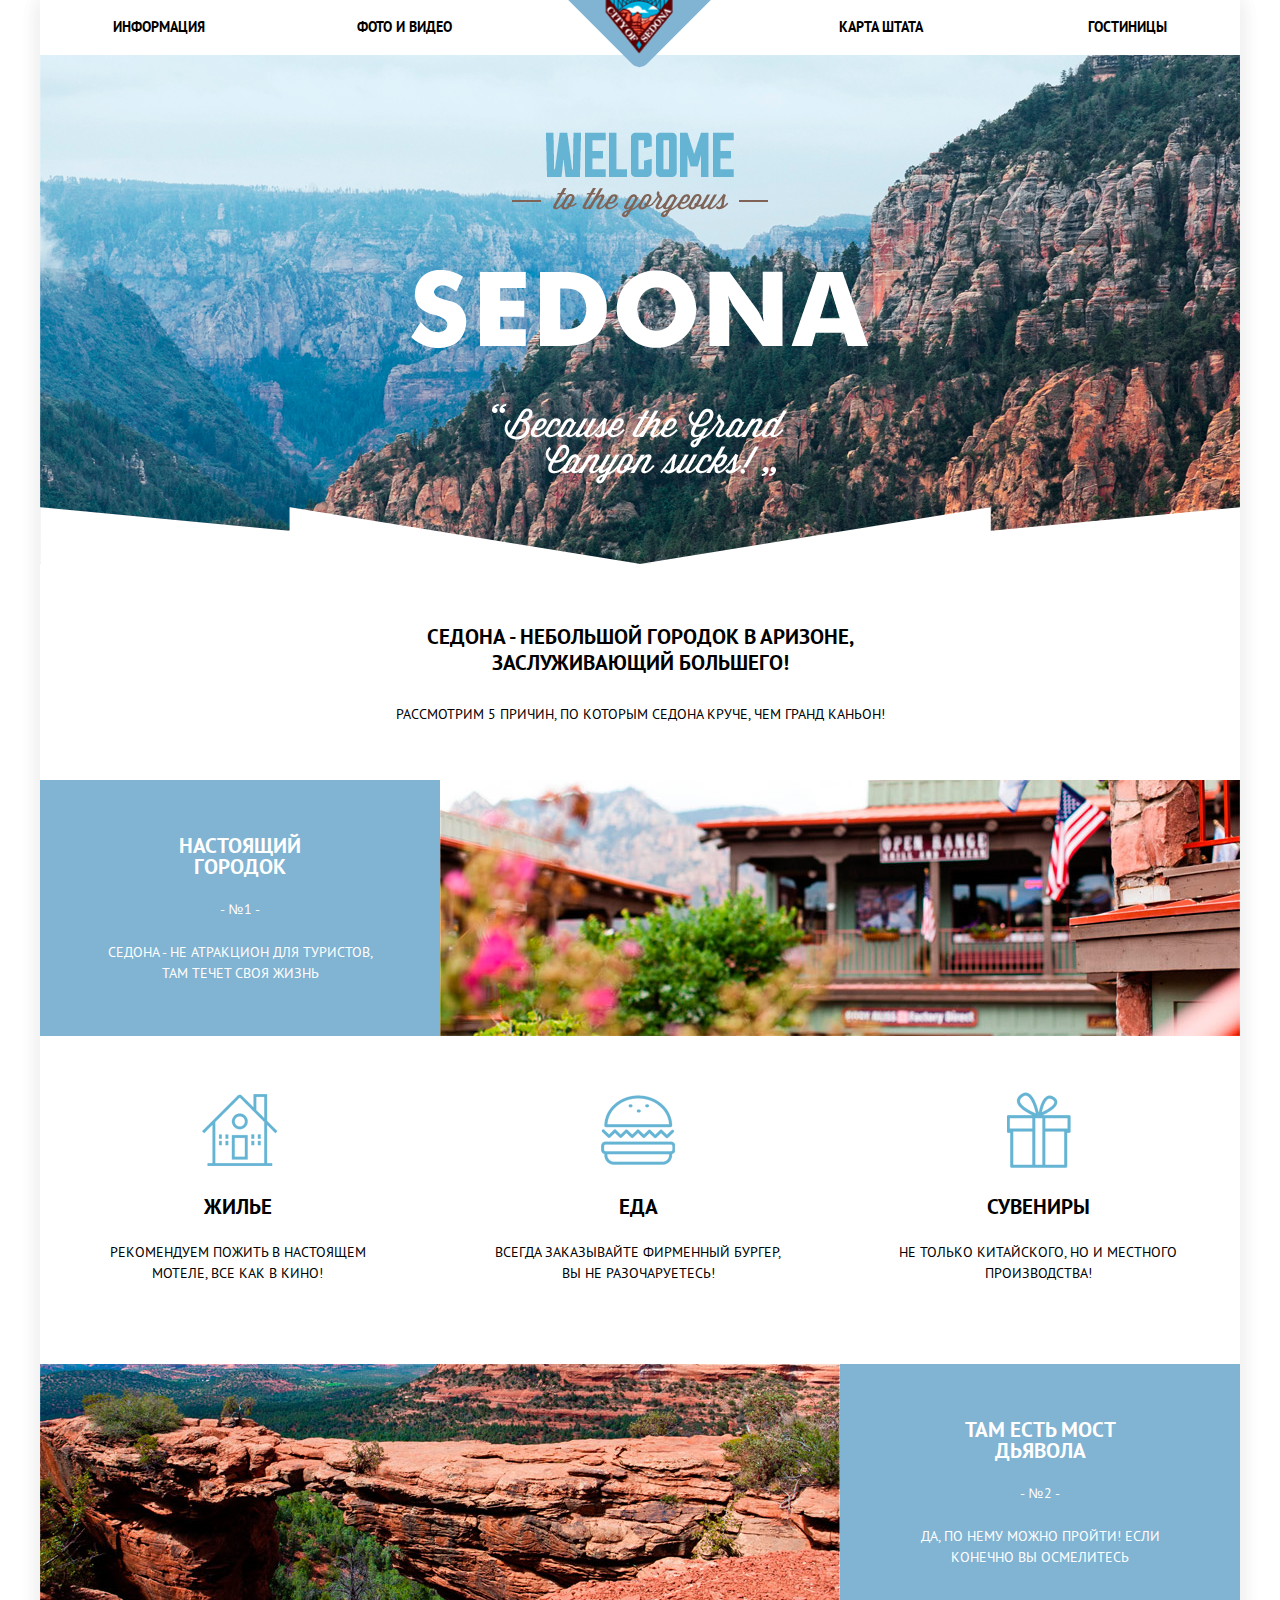
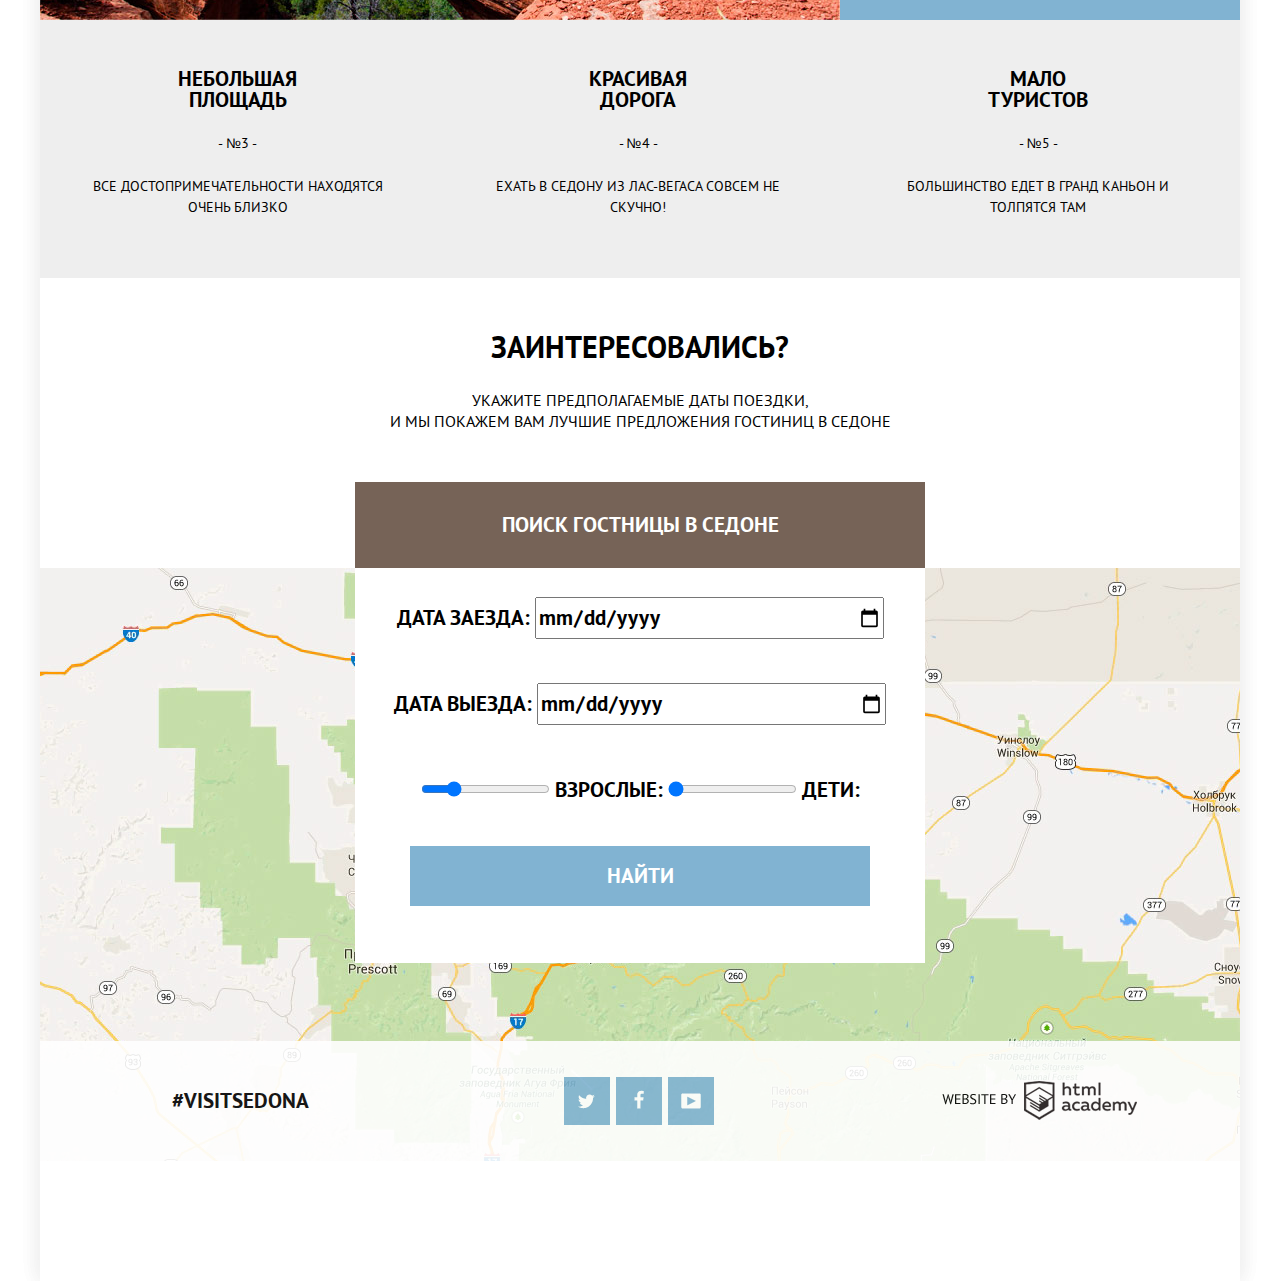
==== commit a1892243: "160808-1515" ====
--- a/index.html
+++ b/index.html
@@ -87,11 +87,30 @@
           Укажите предполагаемые даты поездки,<br>
           и мы покажем вам лучшие предложения гостиниц в седоне
         </div>  
-        <div class="form-caption">Поиск гостницы в седоне</div>
+        <div class="form-caption">Поиск гостницы в седоне
+           <!-- скрытые изначально модули not-visible -->
+          <form class="form-search-hotel " name="travel-date-user" action="#" method="post">
+            <fieldset>    
+              <label for="tdu-date-begin">Дата заезда:</label>
+              <input type="date" name="tdu-date-begin">
+              
+              <label for="tdu-date-begin">Дата выезда:</label>  
+              <input type="date" name="tdu-date-end">              
+                
+              <input type="range" min="0" max="9" value="2" name="tdu-adult">
+              <label for="tdu-adult">Взрослые:</label>
+                
+              <input type="range" min="0" max="9" value="0" name="tdu-child">
+              <label for="tdu-child">Дети:</label>
+                  
+              <button>найти</button>
+            </fieldset>    
+          </form>
+        </div>
         <div class="traveldate-image-map"></div>
       </div>
     </main>
-    <footer>
+    <footer class="footer-index">
       <div class="footer footer-hashtag">#Visitsedona</div>
       <div class="footer footer-social">
         <a class="fc-social fc-twiter" href="#"> <div class="sprite-small sprite-small-twet"></div></a>
@@ -101,23 +120,7 @@
       </div>
       <div class="footer footer-make"></div>
     </footer>
-    <!-- скрытые изначально модули -->
-    <form class="not-visible" name="travel-date-user" action="#" method="post">
-          
-      <input type="date" name="tdu-date-begin">
-      <label for="tdu-date-begin">Дата заезда:</label>
-        
-      <input type="date" name="tdu-date-end">
-      <label for="tdu-date-begin">Дата выезда:</label>
-        
-      <input type="range" min="0" max="9" value="2" name="tdu-adult">
-      <label for="tdu-adult">Взрослые:</label>
-        
-      <input type="range" min="0" max="9" value="0" name="tdu-child">
-      <label for="tdu-child">Дети:</label>
-          
-      <button>найти</button>
-    </form>
+   
   <!--Скрипты сайта-->
     
   </body>
--- a/css/style.css
+++ b/css/style.css
@@ -113,6 +113,7 @@
     /*анимация*/
     /*разное*/
 }
+
 nav {
   position: relative;
 
@@ -142,6 +143,10 @@
   transform: rotate(45deg);
   
 }
+.logo-head-img-link {
+  display: block;
+  text-decoration: none;
+}
 
 .logo-head-img {
   position: absolute;
@@ -395,6 +400,7 @@
 }
 
 .form-caption {
+  position:relative;
   width: 570px;
   height: 86px;
   margin: auto;
@@ -416,13 +422,15 @@
 
 /* ПОДВАЛ */
 footer {
+  width: 100%;
+  height: 120px;
+  background-color: #ffffff;
+}
+
+.footer-index {
   position: relative;
   top: -120px;
-  /*z-index: 10;*/
-  width: 100%;
-  height: 120px;
-  opacity: 0.9;
-  background-color: #ffffff;
+  opacity: 0.9; 
 }
 
 .footer {
@@ -492,21 +500,231 @@
 
 /*============================================*/
 /* hotel.html */
-form {
-  
-}
+/*filters*/
+.main-filter {
+  height: 160px;
+  margin: 0;
+  padding: 27px 73px 30px;
+  text-transform: uppercase;
+  color: #ffffff;
+  background-color: #7ea2c2;
+  background: url("../img/filter_bg.jpg") no-repeat;
+}
+
+.main-filter legend {
+  font-size: 16px;
+  line-height: 21px;
+  font-weight: bold;
+}
+
 .mf-group {
-  display: inline-block;
-  vertical-align: top;
-}
-.mf-infrastructure
-.mf-housingtype {
   float: left;
-  
-}
+  display: inline-block;
+  width: 251px;
+  margin: 0;
+  padding: 0;
+  
+  vertical-align: top;  
+  border: none;
+}
+
 .mf-other {
   float: right;
-}
+  width: 328px;
+  /*text-align: right;*/
+}
+
+
+input[type="checkbox"] {
+  display: none;
+  /*position: absolute;
+  left: -5000px;*/
+
+}
+
+.mf-group label{
+  display: block;
+  padding-left: 18px;
+  margin-top: 24px;
+  cursor: pointer;
+}
+
+.mf-infrastructure label::before,
+.mf-housingtype label::before{
+  position: relative;
+  left: -18px;
+  content: "";
+  display: inline-block;
+  width: 26px;
+  height: 22px;
+ /* margin: 12px 0;*/
+  vertical-align: top;
+  background-image: url("../img/sprites-small.png");
+  background-repeat: no-repeat;
+  background-position: -10px -10px; 
+}
+
+input[type=checkbox]:checked + label::before {
+  width: 26px;
+  height: 22px;
+  
+  background-position: -52px -10px;
+}    
+/*range*/
+.mf-other-minmax {
+  float: right;
+  width: 314px;
+  height: 32px;
+  margin-top: 10px;  
+  border: 2px solid #ffffff;
+  border-radius: 2px;
+}
+
+.mf-other-min,
+.mf-other-max {
+  display: inline-block;  
+  width: 154px;
+  height: 22px;
+  margin: 0;
+  padding: 0;
+  margin-top: 5px;
+  text-align: center;
+  color: #ffffff;
+  /*background-color: rgba(0,0,0,0); /*прозрачный инпут*/
+  background: none;
+  border: none; 
+}
+
+.mf-other-min {
+  border-right: 2px solid #ffffff; 
+}
+
+/*.mf-other-range {
+  /*float: right;
+  display: block;
+  width: 319px;
+  margin-top: 50px;
+  margin-left: 9px;  
+}*/
+
+/*range*/
+.range-controls {
+    position: relative;
+    overflow: hidden;
+    width: 324px;
+    height: 40px;
+    margin: 0;
+    margin-top: 57px;
+    
+    /*padding: 0 20px;*/
+    /*background-color: #f7f3ec;*/
+    /*border-radius: 5px;*/
+}
+.range-controls .scale {
+    width: 315px;
+    height: 2px;
+    margin: 0;
+    margin-top: 10px;
+    margin-left: 12px;      
+    /*background-color: #d7dcde;*/
+    background-color: #8f8181;
+}
+.range-controls .bar {
+    /*индикатор зеленый*/
+    
+    width: 260px;
+    height: 2px;
+    background-color: #ffffff;
+}
+.range-controls .toggle {
+    position: absolute;
+    top: 0px;
+    /*left: 30px;*/
+    width: 4px;
+    height: 4px;
+    background-color: #ababab;
+    border: 8px solid #fff;
+    border-radius: 50%;
+    box-shadow: 0 1px 0 0 #cfcfcf;
+    cursor: pointer;
+}
+
+.range-controls .min-toggle {
+    left: 11px;
+}
+.range-controls .max-toggle {
+    left: 265px;
+}
+/*range end*/
+
+/*.mf-other-range-label {
+  /*float: right;
+  width: 319px;
+  height: 20px;
+  margin-top: 150px;
+  margin-left: 9px;  
+  border-top: 2px solid #ffffff;
+}*/
+
+
+.btn-mf-other-show {
+  display: block;
+  width: 133px; 
+  height: 32px;
+  margin-top: 5px;
+  margin-left: 97px;
+  line-height: 32px;
+  text-align: center;
+  text-decoration: none;
+  color: #ffffff;
+  border: 2px solid #ffffff;
+  border-radius: 2px;
+}
+
+/*.sprite-small {
+  display: block;
+  margin: auto;
+  background-image: url("../img/sprites-small.png");
+  background-repeat: no-repeat;
+    
+}
+
+.sprite-small-cheked-false {
+    width: 22px;
+    height: 22px;
+    background-position: -10px -10px;
+}
+
+.sprite-small-cheked-true {
+    
+}
+
+/*end filters*/
+
+.main-found-head{
+  /*width: 100%;*/
+  height: 87px;
+  padding: 0 73px;
+  /*border-bottom: 1px solid #b1b1b1; */
+  /*background-color: green;*/
+}
+
+.mf-found-item{
+  width: 160px;
+  font-size: 21px;
+  line-height: 87px;
+  font-weight: bold;
+  text-transform: uppercase;
+}
+
+
+/*.main-found-item {
+  height: 151px;
+}*/
+
+
+
+
 
 .mf-inline-block {
   display: inline-block;
@@ -514,35 +732,256 @@
 }
 
 .mf-sorting {
-  background-color: red;
+  margin-top: 39px;
+  font-size: 12px;
+  line-height: 16px;
+  text-transform: uppercase;
+  
+  /*background-color: red;*/
 }
 
 .mf-sorting-list {
   display: inline-block;
+  width: 364px;
+  margin: 0;
+  padding: 0;
+  /*margin-top: 39px;*/
+  line-height: 14px;
   list-style: none; 
   vertical-align: top;
 }
 
 .mf-sorting-list li {
   display: inline-block;
+  margin: 0;
+  padding: 0;
+  margin-left: 30px;
   vertical-align: top;
-}
-
+  color: #b1b1b1;
+  border-bottom: 1px dashed #81b3d2;
+  cursor: pointer;
+}
+
+.mf-sorting-list li:first-child{
+  margin-left: 34px;
+}
+
+li.active-filter {
+  color: #81b3d2;
+  border: none;
+}
+
+.mf-topdown {
+  display: inline-block; 
+  width: 241px;  
+  margin-left: 203px;
+  text-align: right;
+  /*background-color: yellow;*/
+}
+
+.btn-triangle {
+  display: inline-block;
+  width: 0;
+  height: 0;
+  margin-top: 41px;
+  margin-left: 8px;
+  border-style: solid;  
+}
+
+.btn-triangle-up {
+  border-color: #ffffff #ffffff #81b3d2 #ffffff;
+  border-width: 0 5px 9px 5px;
+  cursor: pointer;  
+}
+
+.btn-triangle-down {
+  border-color: #81b3d2 #ffffff #ffffff #ffffff;
+  border-width: 9px 5px 0 5px;  
+  cursor: pointer;
+}
+/**/
 .main-found-item{
-    height: 150px;
+    height: 90px;
+    padding: 25px 73px 35px;;
+    text-transform: uppercase;
+}
+
+.main-found-item:nth-child(even){
+  border-top: 1px solid #b1b1b1;
+  border-bottom: 1px solid #b1b1b1;  
 }
 
 .mf-item-image {
   float: left;
   width: 135px;
   height: 90px;
+  margin-top: 5px;
+  margin-right: 30px;
+  
+}
+
+.amara-image{
+  background: url("../img/amara.jpg");
+}
+
+.desert-image{
+  background: url("../img/desert.jpg");
+}
+
+.villas-image{
+  background: url("../img/villas.jpg");
 }
 
 .mf-item-text {
   float: left;
+
 }
 
 .mf-item-rating {
-    float: right;
-}
-
+  /*position: relative;*/
+  float: right;
+  width: 111px;
+  text-align: right;
+}
+
+.mfit-h2 {
+  font-size: 21px;
+  line-height: 26px;
+  font-weight: bold;
+  margin-bottom: 8px;
+  /*text-transform: uppercase;*/
+}
+
+.mfit-content {
+  margin-bottom: 14px;
+  /*text-transform: uppercase;*/
+}
+
+.mfit-content b {
+  display: inline-block;
+  width: 105px;
+  margin-right: 6px;
+ /* font-size: 14px;
+  line-height: 21px;*/
+  font-weight: normal;
+}
+
+.btn-hotel {
+  display: inline-block;
+  width: 110px;
+  height: 27px;
+  margin-right: 3px;
+  font-size: 14px;
+  line-height: 27px;
+  font-weight: bold;
+  text-align: center;
+  text-decoration: none;
+  
+  color: #ffffff;
+  background-color: #81b3d2;
+}
+
+.mfit-reserve {
+  width: 142px;
+  background-color: #766357;
+}
+
+.mfi-rating-star {
+  display: inline-block;
+  width: 18px;
+  height: 17px;
+  margin-top: 3px;
+  margin-bottom: 43px;
+  /*text-align: right;*/
+  background: url("../img/star.png");
+  
+  /*background-color: red;*/
+  
+}
+
+.star-three {
+  display: inline-block;
+  width: 54px;
+  height: 17px;
+  /*text-align: right;*/
+  background: url("../img/star.png");
+  
+  /*background-color: red;*/
+  
+}
+
+.star-two {
+  display: inline-block;
+  width: 36px;
+  height: 17px;
+  /*text-align: right;*/
+  background: url("../img/star.png");
+  
+  /*background-color: red;*/  
+}
+
+.star-four {
+  display: inline-block;
+  width: 72px;
+  height: 17px;
+  /*text-align: right;*/
+  background: url("../img/star.png");
+}
+
+.mfi-rating-text {
+  width: 111px;
+  height: 27px;
+  line-height: 27px;
+  font-weight: normal;
+  text-align: center;  
+  color: #8b8b8b;
+  background-color: #f2f2f2;
+}
+/***********************
+@media (max-width: 1199px) {}
+  .form-search-hotel{
+  
+  }
+}
+
+@media (min-width: 1200px) {}
+  .form-search-hotel{
+  
+  }
+}
+*/
+.form-search-hotel {
+  position: absolute;
+  top: 86px;
+  left: 0;
+  width: 570px;
+  height: 395px;
+  margin: 0;
+  padding: 0;
+  text-transform: uppercase;
+  background-color: #ffffff;
+  color: #000000;
+  
+}
+.form-search-hotel fieldset {
+  border: none;
+}
+
+.form-search-hotel button {
+  width: 460px;
+  height: 60px;
+  margin: 0;
+  padding: 0;
+  line-height: 60px; 
+  text-transform: uppercase;
+  background-color: #81b3d2;
+  color: #ffffff;
+  border: none;
+}
+
+
+.form-search-hotel input[type="date"] {
+  /*display: block;*/
+  width: 344px;
+  height: 38px;
+}
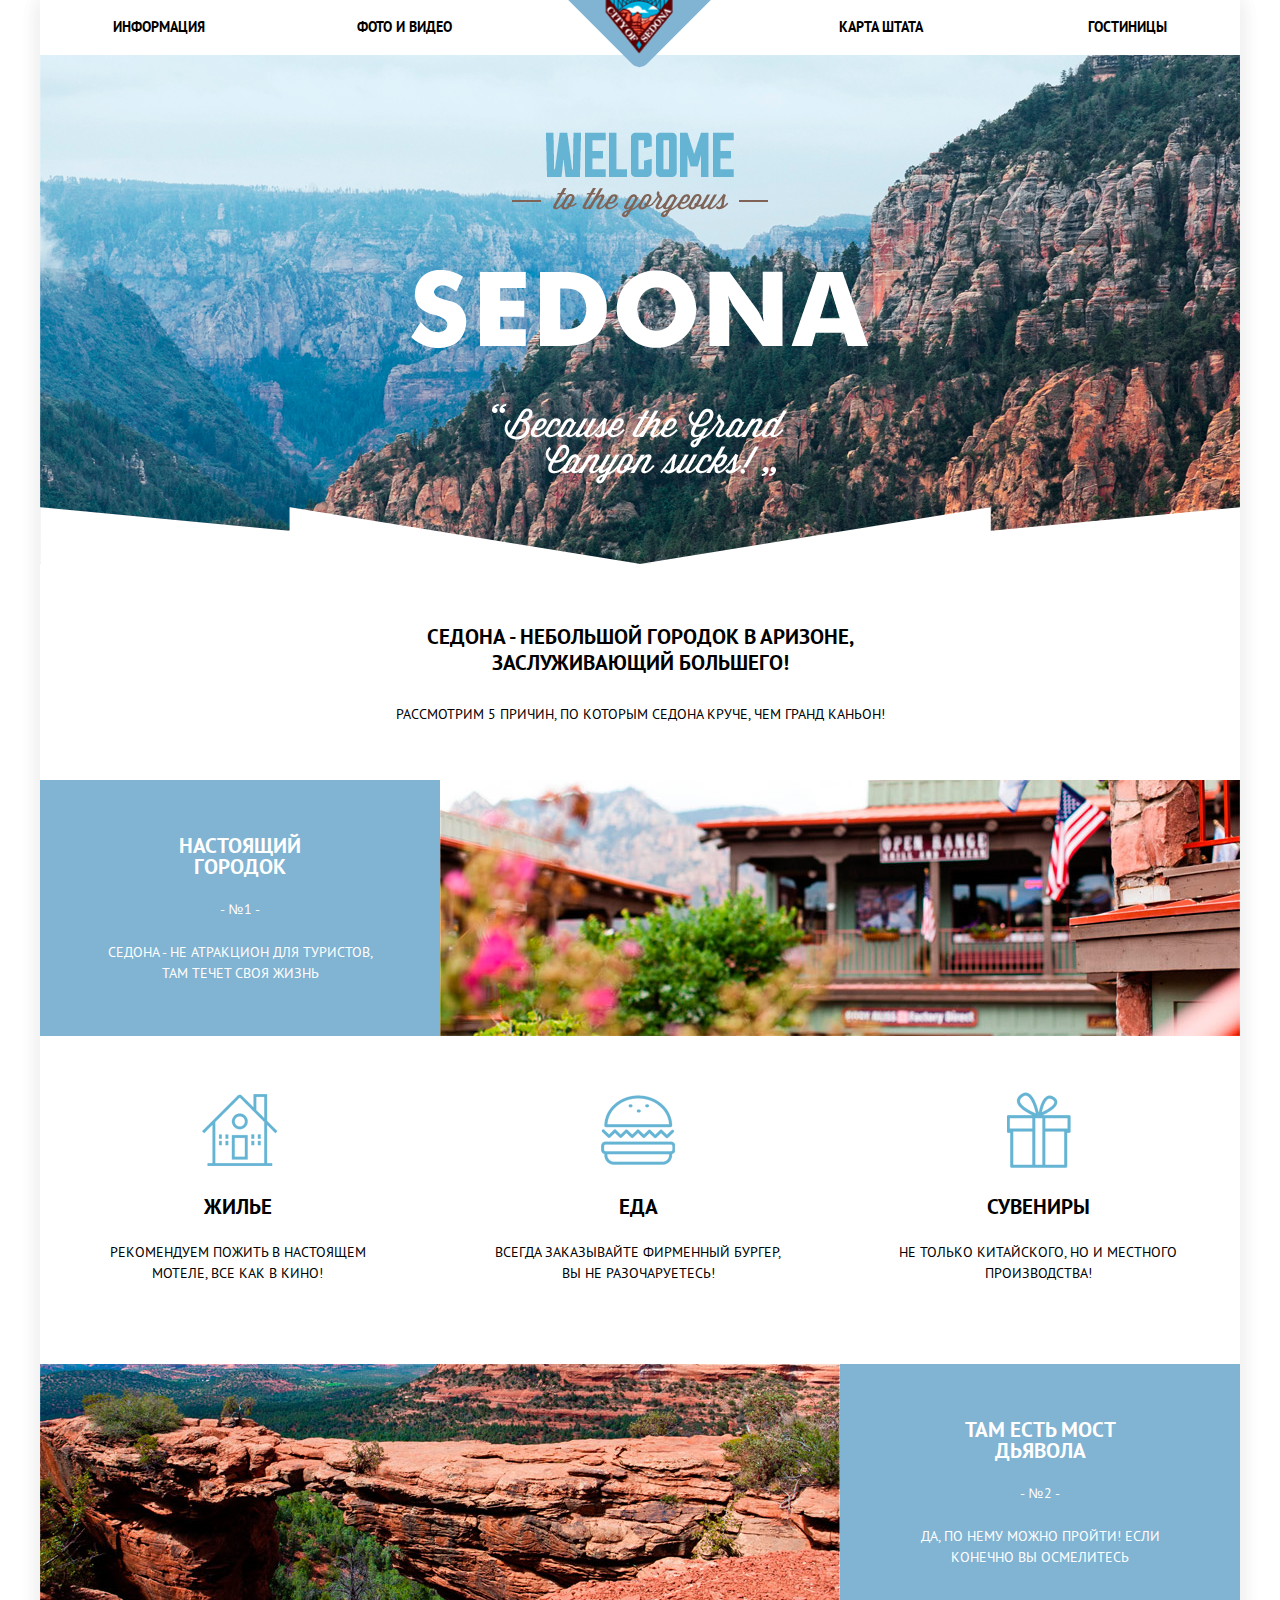
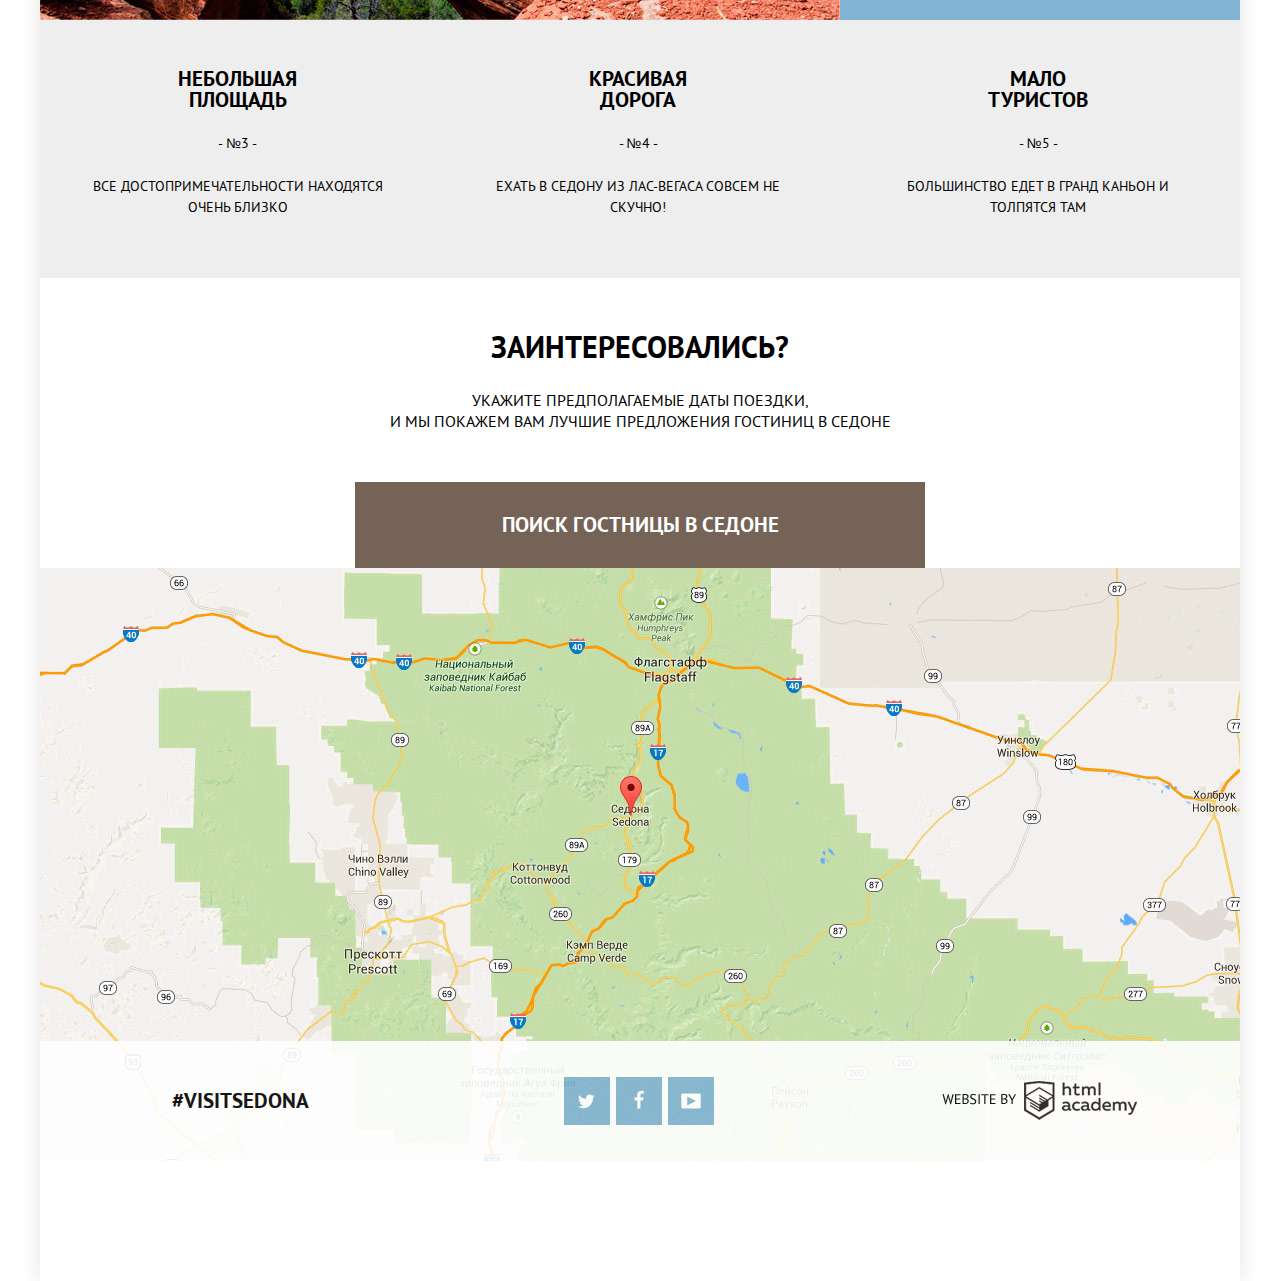
==== commit 6bdf80cd: "170816" ====
--- a/index.html
+++ b/index.html
@@ -87,27 +87,65 @@
           Укажите предполагаемые даты поездки,<br>
           и мы покажем вам лучшие предложения гостиниц в седоне
         </div>  
-        <div class="form-caption">Поиск гостницы в седоне
+        <div class="form-caption" id="search-hotel">Поиск гостницы в седоне 
            <!-- скрытые изначально модули not-visible -->
-          <form class="form-search-hotel " name="travel-date-user" action="#" method="post">
+          <form class="form-search-hotel not-visible" id="search-hotel-form-id" name="travel-date-user" action="#" method="post">
             <fieldset>    
               <label for="tdu-date-begin">Дата заезда:</label>
-              <input type="date" name="tdu-date-begin">
+              <input type="date" name="tdu-date-begin" value="2016-06-24">
               
               <label for="tdu-date-begin">Дата выезда:</label>  
-              <input type="date" name="tdu-date-end">              
+              <input type="date" name="tdu-date-end" value="2016-07-04">              
                 
-              <input type="range" min="0" max="9" value="2" name="tdu-adult">
-              <label for="tdu-adult">Взрослые:</label>
-                
-              <input type="range" min="0" max="9" value="0" name="tdu-child">
-              <label for="tdu-child">Дети:</label>
+              <div class="form-search-hotel_people">
+                <div class="form-search-hotel_people_adult">
+                  <label for="tdu-adult">Взрослые:</label>
+                  <div class="form-search-hotel_people_adult_count">
+                    <a class="icon-minus"></a>
+                    <input type="text" min="0" max="9" value="2" name="tdu-adult">
+                    <a class="icon-plus"></a>
+                  </div>                  
+                </div>
+              
+                <div class="form-search-hotel_people_children">
+                  <label for="tdu-child">Дети:</label>              
+                  <div class="form-search-hotel_people_children_count">                  
+                  <a class="icon-minus"></a>
+                    <input type="text" min="0" max="9" value="0" name="tdu-child">
+                  <a class="icon-plus"></a>  
+                </div>
+              </div> 
+              <!--<div class="form-search-hotel_wrapper-peoples">
+                <div class="search-hotel_adult-block">
+                  <label class="search-hotel_label" for="tdu-adult">Взрослые:</label>
+                  <div class="hotel-search__counter">
+                    <a href="#" class="icon-minus"></a>
+                    <input type="text" name="tdu-adult" value="2">
+                    <a href="#" class="icon-plus"></a>
+                  </div>
+                </div>
+
+              <!--<div class="hotel-search__children-block">
+                <label class="hotel-search__label" for="children-count">Дети:</label>
+                <div class="hotel-search__counter">
+                  <a href="" class="hotel-search__form-btn hotel-search__form-btn--minus">
+                    <svg version="1" xmlns="http://www.w3.org/2000/svg" width="9.917" height="1.917" viewBox="0 0 9.917 1.917"><path d="M0 0h9.917v1.917h-9.917z"/></svg>
+                  </a>
+                  <input class="hotel-search__input" type="text" name="children-count" id="children-count" value="0">
+                  <a href="" class="hotel-search__form-btn hotel-search__form-btn--plus">
+                    <svg version="1" xmlns="http://www.w3.org/2000/svg" width="9.917" height="9.917" viewBox="0 0 9.917 9.917"><path d="M9.917 4h-4v-4h-1.917v4h-4v1.917h4v4h1.917v-4h4z"/></svg>
+                  </a>
+                </div>
+              </div>
+              </div>-->
                   
               <button>найти</button>
             </fieldset>    
           </form>
         </div>
-        <div class="traveldate-image-map"></div>
+        <div class="traveldate-image-map"> 
+          <iframe src="https://www.google.com/maps/embed?pb=!1m18!1m12!1m3!1d52385.13562588632!2d-111.83015792986895!3d34.854443865313165!2m3!1f0!2f0!3f0!3m2!1i1024!2i768!4f13.1!3m3!1m2!1s0x872da132f942b00d%3A0x5548c523fa6c8efd!2z0KHQtdC00L7QvdCwLCDQkNGA0LjQt9C-0L3QsCA4NjMzNiwg0KHQqNCQ!5e0!3m2!1sru!2sru!4v1470729259443" width="1200" height="593" frameborder="0" style="border:0" allowfullscreen></iframe>
+        </div>
       </div>
     </main>
     <footer class="footer-index">
@@ -122,6 +160,6 @@
     </footer>
    
   <!--Скрипты сайта-->
-    
+  <script src="js/script.js"></script>  
   </body>
 </html>--- a/css/style.css
+++ b/css/style.css
@@ -17,6 +17,14 @@
     font-weight: bold;
     font-style: normal;
  }  
+ 
+ @font-face {
+  font-family: "symbols-sedona"; /*Иконочный шрифт*/
+  src: url("../fonts/symbols-sedona.woff") format("woff"),
+       url("../fonts/symbols-sedona.woff2") format("woff2");
+  font-weight: normal;
+  font-style: normal;  
+}
     
 /*вспомогательные классы*/
 
@@ -26,6 +34,11 @@
     height: auto;
 }
 
+/*Убираем браузерную обводку у элементов*/
+:active, :hover, :focus {
+    outline: 0;
+    outline-offset: 0;
+}
 /*Класс для того, чтобы контейнер float разметки "видел" их */
 .clearfix::after {
     content: "";
@@ -36,6 +49,8 @@
 .not-visible {
   display: none;
 }
+
+
 /*КОНЕЦ Вспомогательны классы*/
 
 /*sprites*/
@@ -90,6 +105,39 @@
 }
 
 /*sprites end*/
+
+/*Иконочный шрифт*/
+[class^="icon-"]::before,
+[class*=" icon-"]::before {
+  display: inline-block;
+  width: 1em;
+  margin-right: 0.2em;
+  margin-left: 0.2em;
+
+  font-weight: normal;
+  line-height: 1em;
+  font-family: "symbols-sedona";
+  text-align: center;
+  text-transform: none;
+  text-decoration: inherit;
+  font-style: normal;
+  font-variant: normal;
+
+  speak: none;
+}
+
+.icon-facebook::before { content: "\66"; } /* "f" */
+.icon-twitter::before { content: "\74"; } /* "t" */
+.icon-youtube::before { content: "\f39e"; } /* "y" */
+.icon-up-dir::before { content: "\25b2"; } /* "▲" */
+.icon-down-dir::before { content: "\25bc"; } /* "▼" */
+.icon-star::before { content: "\2605"; } /* "★" */
+.icon-check-off::before { content: "\2610"; } /* "☐" */
+.icon-check-on::before { content: "\2611"; } /* "☑" */
+.icon-calendar::before { content: "\e800"; } /* "calendar" */
+.icon-minus::before { content: "\e802"; } /* "-" */
+.icon-plus::before{ content: "\e801"; } /* "+" */
+/*Иконочный шрифт КОНЕЦ*/
 
 body {
     /*позиционирование*/
@@ -191,6 +239,30 @@
   text-align: right;
 }
 
+.active-item-nav{
+  color: #766357;  
+}
+
+.left-item-nav a:hover,
+.right-item-nav a:hover {
+  color: #81b3d2;
+}
+
+.left-item-nav >.active-item-nav:hover,
+.right-item-nav>.active-item-nav:hover{
+  color: #604e43;  
+}
+
+.left-item-nav a:active,
+.right-item-nav a:active {
+  color: #b7b7b7;
+}
+
+.left-item-nav >.active-item-nav:active,
+.right-item-nav>.active-item-nav:active{
+  color: #d8d3d0;;  
+}
+
 .head-image {
   width: 1200px;
   height: 555px;  
@@ -381,6 +453,8 @@
 
 /* serch hotel*/
 .main-traveldate {
+  
+  
   text-transform: uppercase;
   line-height: 24px;
   text-align: center;
@@ -412,6 +486,7 @@
   text-transform: uppercase;
   color: #ffffff;
   background-color: #766357; 
+  cursor: pointer;
 }
 
 .traveldate-image-map {
@@ -458,7 +533,6 @@
 .footer-social {
   text-align: center;
   /*background-color: yellow;*/
-
   
 }
 
@@ -491,11 +565,22 @@
   margin-left: 0;
 }
 
+.fc-twiter:hover,
+.fc-youtube:hover, 
+.fc-facebook:hover{
+  background-color: #669ec0;
+}
+
+.fc-twiter:active,
+.fc-youtube:active,
+.fc-facebook:active {
+  /*color: #88b6d1;*/
+  background-color: #5496bd;  
+}
 .footer-make {
   background: url("../img/copyright.png") no-repeat center center;
   /*background-color: lightgreen;*/
 }
-
 
 
 /*============================================*/
@@ -598,6 +683,7 @@
 .mf-other-min {
   border-right: 2px solid #ffffff; 
 }
+
 
 /*.mf-other-range {
   /*float: right;
@@ -655,6 +741,12 @@
 .range-controls .max-toggle {
     left: 265px;
 }
+
+.min-toggle:hover,
+.max-toggle:hover {
+  background-color: #1c4f80;
+}
+
 /*range end*/
 
 /*.mf-other-range-label {
@@ -681,6 +773,11 @@
   border-radius: 2px;
 }
 
+.btn-mf-other-show:hover {
+  color: #000000;
+   background-color: #ffffff;
+}
+
 /*.sprite-small {
   display: block;
   margin: auto;
@@ -771,6 +868,15 @@
   border: none;
 }
 
+.mf-sorting-list li:hover {
+  color: #81b3d2;
+}
+
+.mf-sorting-list li:active {
+  color: #000000;
+  border: none;
+} 
+
 .mf-topdown {
   display: inline-block; 
   width: 241px;  
@@ -789,7 +895,7 @@
 }
 
 .btn-triangle-up {
-  border-color: #ffffff #ffffff #81b3d2 #ffffff;
+  border-color: #ffffff #ffffff #cccccc #ffffff;
   border-width: 0 5px 9px 5px;
   cursor: pointer;  
 }
@@ -798,6 +904,24 @@
   border-color: #81b3d2 #ffffff #ffffff #ffffff;
   border-width: 9px 5px 0 5px;  
   cursor: pointer;
+}
+
+.btn-triangle-up:hover {
+  border-color: #ffffff #ffffff #000000 #ffffff;  
+}
+
+.btn-triangle-down:hover {
+  border-color: #000000 #ffffff #ffffff #ffffff;
+  
+}
+
+.btn-triangle-up:active {
+  border-color: #ffffff #ffffff #81b3d2 #ffffff;  
+}
+
+.btn-triangle-down:active {
+  border-color: #81b3d2 #ffffff #ffffff #ffffff;
+  
 }
 /**/
 .main-found-item{
@@ -852,6 +976,15 @@
   /*text-transform: uppercase;*/
 }
 
+.mfit-h2:hover {
+  color: #81b3d2;
+  cursor: pointer;
+}
+
+.mfit-h2:active {
+  color: #b2b2b2;
+}
+
 .mfit-content {
   margin-bottom: 14px;
   /*text-transform: uppercase;*/
@@ -880,10 +1013,28 @@
   color: #ffffff;
   background-color: #81b3d2;
 }
+.mfit-more:hover {
+  background-color: #669ec0;
+}
+
+.mfit-more:active {
+  color: #88b6d1;
+  background-color: #5496bd;
+}
+
 
 .mfit-reserve {
   width: 142px;
   background-color: #766357;
+}
+
+.mfit-reserve:hover {
+  background-color: #604e43;
+}
+
+.mfit-reserve:active {
+  color: #857871;
+  background-color: #503e33;
 }
 
 .mfi-rating-star {
@@ -955,33 +1106,133 @@
   top: 86px;
   left: 0;
   width: 570px;
-  height: 395px;
+  height: 396px;
   margin: 0;
   padding: 0;
-  text-transform: uppercase;
   background-color: #ffffff;
   color: #000000;
   
 }
 .form-search-hotel fieldset {
-  border: none;
+  width: 460px;
+  margin: auto;
+  margin-top: 55px;
+  text-transform: uppercase;
+  font-size: 14px;
+  line-height: 26px;
+  font-weight: bold;
+  border: none;  
+}
+
+.form-search-hotel fieldset>label {
+  margin: 0;
+  padding: 0; 
+  margin-right: 12px;  
 }
 
 .form-search-hotel button {
   width: 460px;
   height: 60px;
-  margin: 0;
+  margin: 50px 0;
   padding: 0;
   line-height: 60px; 
   text-transform: uppercase;
   background-color: #81b3d2;
   color: #ffffff;
   border: none;
-}
+  cursor: pointer;
+}
+.form-search-hotel button:hover {
+  background-color: #669ec0;
+}
+
+.form-search-hotel button:active {
+  color: #88b6d1;
+  background-color: #5496bd;
+}
+
 
 
 .form-search-hotel input[type="date"] {
   /*display: block;*/
-  width: 344px;
+  width: 316px;
   height: 38px;
-}
+  margin-bottom: 29px;
+  padding: 0 15px;
+  background-color: #f2f2f2;
+  border: none;
+}
+.form-search-hotel input[type="date"]:hover {
+  background-color: #ebebeb;
+} 
+
+.form-search-hotel input[type="date"]:focus {
+  background-color: #ffffff;
+  border: 2px solid #e5e5e5;
+}
+
+.form-search-hotel_people_adult {
+  display: inline;
+  float: left;
+  margin: 0;
+  /*margin-left: 20px;*/
+  padding: 0;  
+  /*background-color:green;*/
+}
+
+.form-search-hotel_people_children {
+  display: inline;
+  float: right;
+  margin: 0;
+  padding: 0;  
+  /*background-color:blue;*/
+}
+
+.form-search-hotel_people_adult label,
+.form-search-hotel_people_children label{
+  margin-right: 30px;  
+}
+
+.form-search-hotel_people_adult_count,
+.form-search-hotel_people_children_count{
+  display: inline;
+  width: 117px;  
+  height: 38px;
+  margin: 0;
+  padding: 5px 0;
+  background-color: #f2f2f2;
+}
+
+.form-search-hotel_people_adult_count>a,
+.form-search-hotel_people_children_count>a {
+  display: inline-block;
+  width: 39px;  
+  color: #a9a9a9;
+  cursor: pointer;  
+}
+
+.form-search-hotel_people_adult_count>a:hover,
+.form-search-hotel_people_children_count>a:hover {
+  color: #000000;
+}
+
+.form-search-hotel_people_adult_count>a:active,
+.form-search-hotel_people_children_count>a:active {
+  color: #81b3d2;
+}
+
+.form-search-hotel_people_adult_count input[type="text"],
+.form-search-hotel_people_children_count input[type="text"] {
+  width: 39px;
+  text-align: center;
+  background-color: #f2f2f2;
+  border: none;
+}
+
+
+
+/*.form-search-hotel input[type="date"]:active:focus{
+   outline: none !important;
+   border: 5px;
+
+}*/
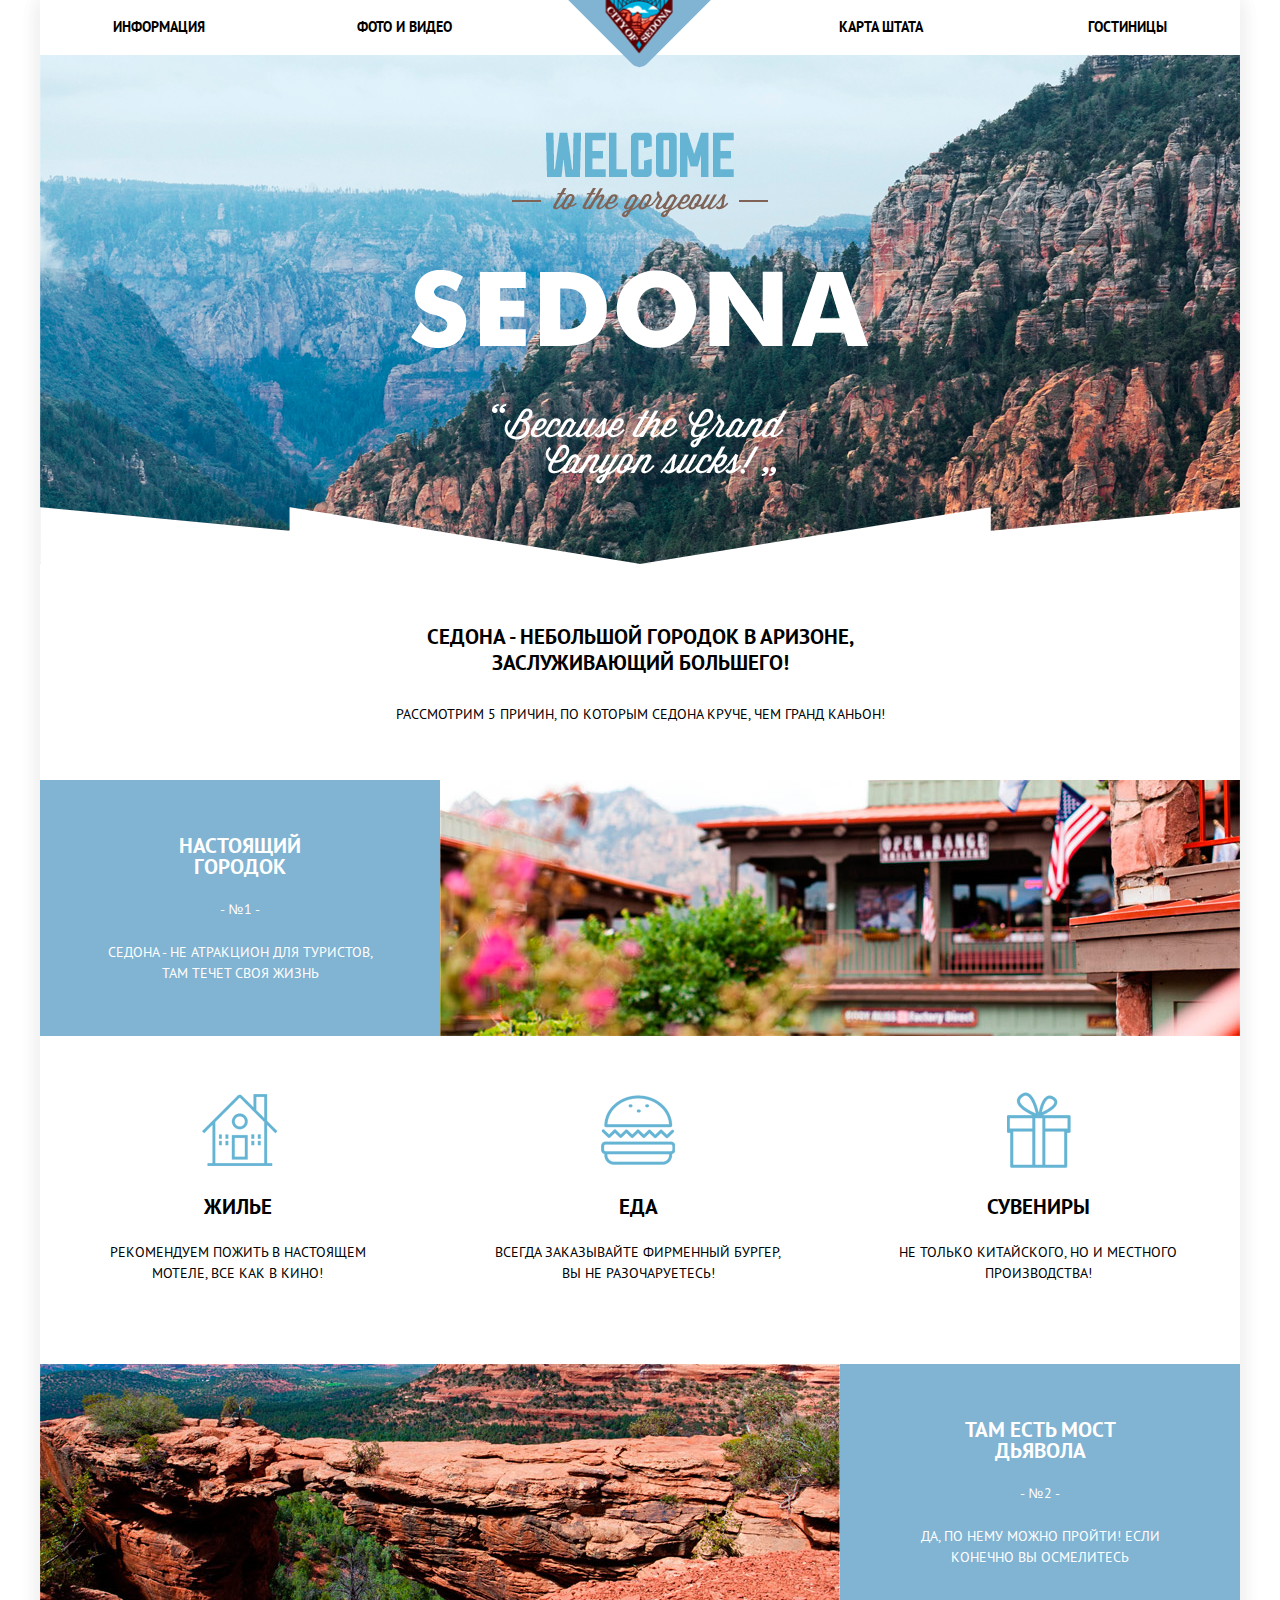
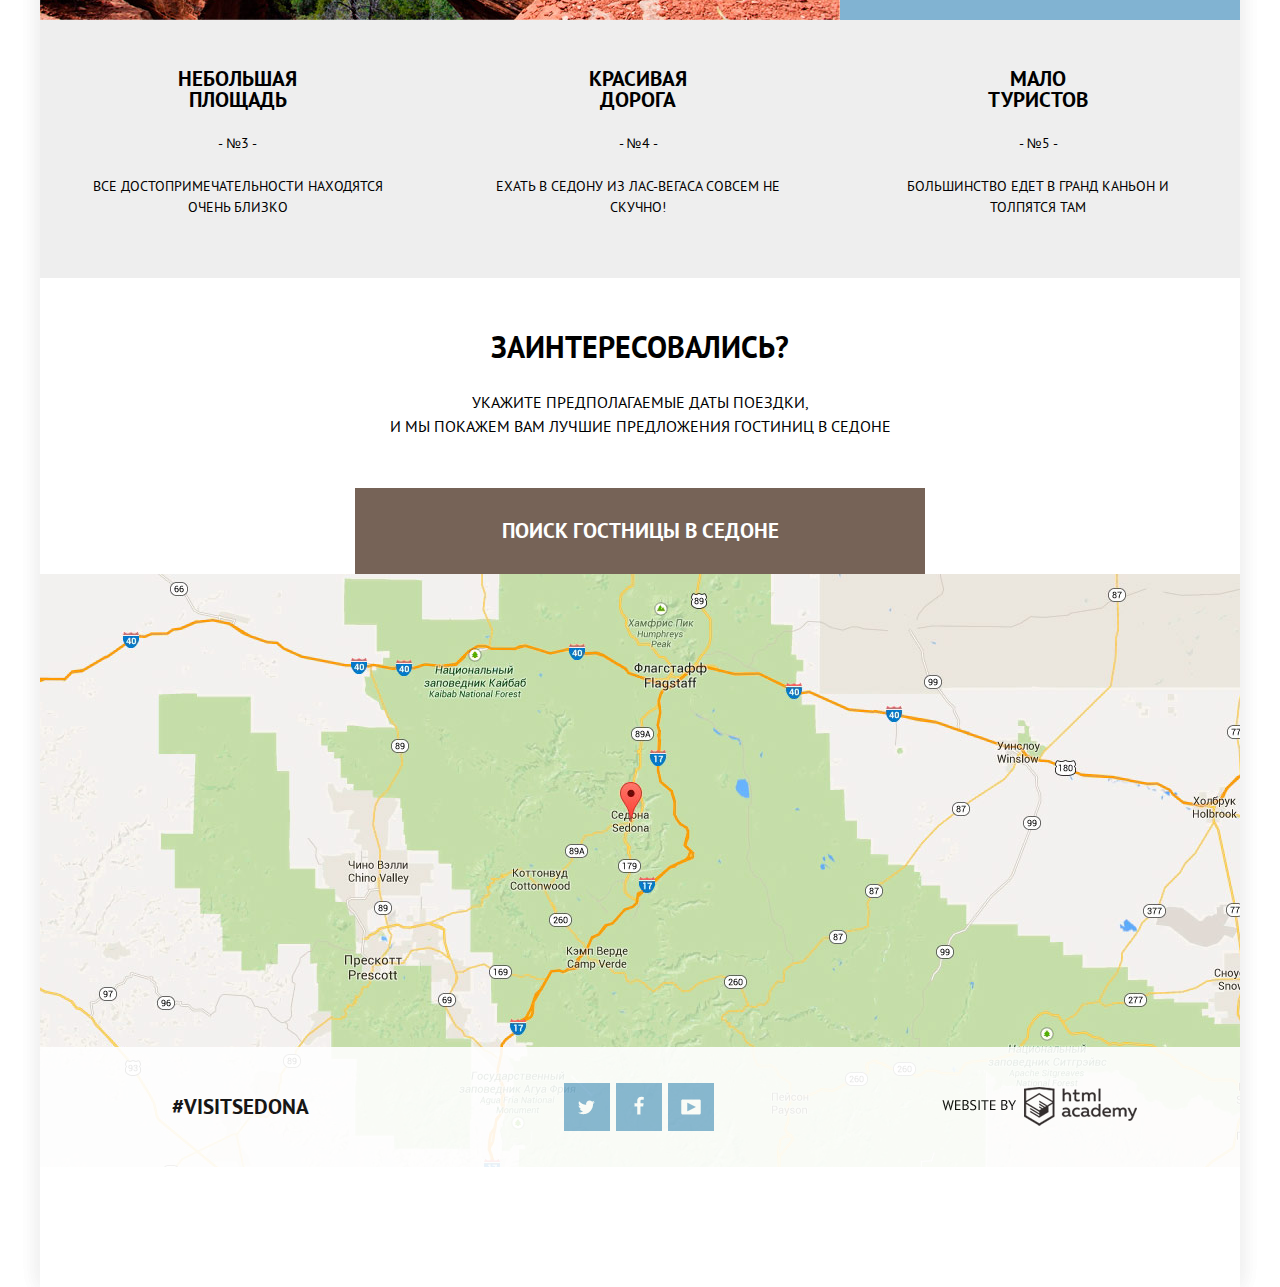
==== commit 0467fd7c: "170818-allresolution" ====
--- a/index.html
+++ b/index.html
@@ -5,9 +5,9 @@
     <title>Sedona</title>
     <link rel="stylesheet" href="css/normalize.min.css">
     
-    <link rel="stylesheet" href="css/style.css">
+    <!--<link rel="stylesheet" href="css/style.css">-->
     <!--Разкоментиовать когда будет готов минимальный файл-->
-    <!--<link rel="stylesheet" href="css/style.min.css">-->
+    <link rel="stylesheet" href="css/style.min.css">
   </head>
   <body>
     <header>
@@ -21,12 +21,12 @@
           <a href="hotels.html">Гостиницы</a>
         </div>       
         <div class="logo-head">
-          <div class="logo-head-img"></div><!--<img src="img/logo-head.png" width="67px" height="56px" alt="Sity of Sedona">-->
+          <div class="logo-head-img"></div>
         </div>
       </nav>          
     </header>
     <main>
-      <div class="head-image"><!--<img src="img/intro.png" width="1200px" height="780px" alt="Welcome to Sedona">--></div>  
+      <div class="head-image"></div>  
       <article class="main-fivecause">
         <h1 class="fivecause-h1">Седона - небольшой городок в аризоне, заслуживающий большего!</h1>
         <div class="fivecause-head">Рассмотрим 5 причин, по которым седона круче, чем гранд каньон!</div>
@@ -82,70 +82,49 @@
         </ul>
       </article>
       <div class="main-traveldate">
-        <h2 class="traveldate-h2">Заинтересовались?</div>
+        <h2 class="traveldate-h2">Заинтересовались?</h2>
         <div class="traveldate-text">
           Укажите предполагаемые даты поездки,<br>
           и мы покажем вам лучшие предложения гостиниц в седоне
         </div>  
-        <div class="form-caption" id="search-hotel">Поиск гостницы в седоне 
+        <div class="form-caption" id="search-hotel">Поиск гостницы в Cедоне 
            <!-- скрытые изначально модули not-visible -->
           <form class="form-search-hotel not-visible" id="search-hotel-form-id" name="travel-date-user" action="#" method="post">
             <fieldset>    
-              <label for="tdu-date-begin">Дата заезда:</label>
+              <label>Дата заезда:</label>
               <input type="date" name="tdu-date-begin" value="2016-06-24">
               
-              <label for="tdu-date-begin">Дата выезда:</label>  
+              
+              <label>Дата выезда:</label>  
               <input type="date" name="tdu-date-end" value="2016-07-04">              
                 
               <div class="form-search-hotel_people">
                 <div class="form-search-hotel_people_adult">
-                  <label for="tdu-adult">Взрослые:</label>
+                  <label>Взрослые:</label>
                   <div class="form-search-hotel_people_adult_count">
                     <a class="icon-minus"></a>
-                    <input type="text" min="0" max="9" value="2" name="tdu-adult">
+                    <input type="text" value="2" name="tdu-adult">
                     <a class="icon-plus"></a>
                   </div>                  
                 </div>
               
+              
                 <div class="form-search-hotel_people_children">
-                  <label for="tdu-child">Дети:</label>              
+                  <label>Дети:</label>              
                   <div class="form-search-hotel_people_children_count">                  
                   <a class="icon-minus"></a>
-                    <input type="text" min="0" max="9" value="0" name="tdu-child">
+                    <input type="text" value="0" name="tdu-child">
                   <a class="icon-plus"></a>  
                 </div>
               </div> 
-              <!--<div class="form-search-hotel_wrapper-peoples">
-                <div class="search-hotel_adult-block">
-                  <label class="search-hotel_label" for="tdu-adult">Взрослые:</label>
-                  <div class="hotel-search__counter">
-                    <a href="#" class="icon-minus"></a>
-                    <input type="text" name="tdu-adult" value="2">
-                    <a href="#" class="icon-plus"></a>
-                  </div>
-                </div>
-
-              <!--<div class="hotel-search__children-block">
-                <label class="hotel-search__label" for="children-count">Дети:</label>
-                <div class="hotel-search__counter">
-                  <a href="" class="hotel-search__form-btn hotel-search__form-btn--minus">
-                    <svg version="1" xmlns="http://www.w3.org/2000/svg" width="9.917" height="1.917" viewBox="0 0 9.917 1.917"><path d="M0 0h9.917v1.917h-9.917z"/></svg>
-                  </a>
-                  <input class="hotel-search__input" type="text" name="children-count" id="children-count" value="0">
-                  <a href="" class="hotel-search__form-btn hotel-search__form-btn--plus">
-                    <svg version="1" xmlns="http://www.w3.org/2000/svg" width="9.917" height="9.917" viewBox="0 0 9.917 9.917"><path d="M9.917 4h-4v-4h-1.917v4h-4v1.917h4v4h1.917v-4h4z"/></svg>
-                  </a>
-                </div>
-              </div>
-              </div>-->
-                  
+              </div>  
               <button>найти</button>
             </fieldset>    
           </form>
         </div>
         <div class="traveldate-image-map"> 
-          <iframe src="https://www.google.com/maps/embed?pb=!1m18!1m12!1m3!1d52385.13562588632!2d-111.83015792986895!3d34.854443865313165!2m3!1f0!2f0!3f0!3m2!1i1024!2i768!4f13.1!3m3!1m2!1s0x872da132f942b00d%3A0x5548c523fa6c8efd!2z0KHQtdC00L7QvdCwLCDQkNGA0LjQt9C-0L3QsCA4NjMzNiwg0KHQqNCQ!5e0!3m2!1sru!2sru!4v1470729259443" width="1200" height="593" frameborder="0" style="border:0" allowfullscreen></iframe>
-        </div>
+          <iframe src="https://www.google.com/maps/embed?pb=!1m18!1m12!1m3!1d52385.13562588632!2d-111.83015792986895!3d34.854443865313165!2m3!1f0!2f0!3f0!3m2!1i1024!2i768!4f13.1!3m3!1m2!1s0x872da132f942b00d%3A0x5548c523fa6c8efd!2z0KHQtdC00L7QvdCwLCDQkNGA0LjQt9C-0L3QsCA4NjMzNiwg0KHQqNCQ!5e0!3m2!1sru!2sru!4v1470729259443" height="593" style="border:0" allowfullscreen></iframe>
+        </div>        
       </div>
     </main>
     <footer class="footer-index">
--- a/css/style.css
+++ b/css/style.css
@@ -157,7 +157,8 @@
     
     background-color: #ffffff;
     color: #000000;
-    box-shadow: 0px 0px 20px 0px #eeeeee, 0px 0px 20px 0px #eeeeee;
+    -webkit-box-shadow: 0px 0px 20px 0px #eeeeee, 0px 0px 20px 0px #eeeeee;
+            box-shadow: 0px 0px 20px 0px #eeeeee, 0px 0px 20px 0px #eeeeee;
     /*анимация*/
     /*разное*/
 }
@@ -188,7 +189,9 @@
   height: 120px;
   background-color: #81b3d2;
   border-radius: 10px;
-  transform: rotate(45deg);
+  -webkit-transform: rotate(45deg);
+      -ms-transform: rotate(45deg);
+          transform: rotate(45deg);
   
 }
 .logo-head-img-link {
@@ -204,23 +207,13 @@
   width: 67px;
   height: 56px;
   background: url("../img/logo-head.png");
-  transform: rotate(-45deg);  
-}
-
-/*.head-menu {
-  list-style: none;
-  text-align: justify;
-}
-
-.head-menu li {
-  display: inline-block;
-  vertical-align: top;
-  text-align: justify;
-}*/
+  -webkit-transform: rotate(-45deg);
+      -ms-transform: rotate(-45deg);
+          transform: rotate(-45deg);  
+}
 
 .left-item-nav {
   float:left;
-  /*background-color: yellow;*/
 }
 
 .left-item-nav a{
@@ -231,7 +224,6 @@
 
 .right-item-nav {
   float:right;
-  /*background-color: green;*/
 }
 
 .right-item-nav a{
@@ -268,9 +260,7 @@
   height: 555px;  
   background: url("../img/intro.png");
   background-position: 0 -55px;
-  /*background-size: auto 95%;*/
-  
-}
+ }
 
 .fivecause-h1 {
   display: inline-block;
@@ -297,7 +287,6 @@
 
 .fivecause-big {
   height: 256px;
-  /*background-color: yellow;*/
 }
 .fivecause-text{  
   width: 280px;
@@ -313,7 +302,6 @@
   padding: 0 63px;
   font-size: 21px;
   font-weight: bold;
-  
 }
 
 .fivecause-text-number {
@@ -322,7 +310,6 @@
 
 .fivecause-one .fivecause-text {
   float: left;
-  
 }
 
 .fivecause-one .fivecause-img {
@@ -338,7 +325,6 @@
   width: 800px;
   height: 256px;
   background: url("../img/place-diablo.jpg");
-  /*background-color: orange;*/
 }
 
 .fivecause-two .fivecause-text {
@@ -368,7 +354,6 @@
   margin-top: 55px;  
   margin-bottom: 3px;
   text-align: center;
-  /*background-color: green;*/
 }
 
 
@@ -378,15 +363,11 @@
   font-size: 21px;
   line-height: 65px;
   font-weight: bold;
-  /*background-color: red;*/
 }
 
 .advice-text {
   margin: 0 55px;
-  
   text-transform: uppercase;
-  
-  /*background-color: purple;*/
 }
 .advice-number {
   margin: 30px 0;
@@ -396,9 +377,7 @@
   margin: 0;
   padding: 0 130px;
   line-height: 21px;
-  
-  text-align: center;
-  /*background-color: red;*/
+  text-align: center;
 }
 
 .fo-number {
@@ -410,12 +389,10 @@
 
 /*img*/
 .sprite-causes {
-    display: block;
-    margin: auto;
-    /*margin-bottom: 30px;*/
-    background-image: url("../img/sprites-causes.png");
-    background-repeat: no-repeat;    
-    
+  display: block;
+  margin: auto;
+  background-image: url("../img/sprites-causes.png");
+  background-repeat: no-repeat;        
 }
 
 .sprite-causes-home {
@@ -561,10 +538,6 @@
   padding-top: 16px;  
 }
 
-.fc-social::last-child{
-  margin-left: 0;
-}
-
 .fc-twiter:hover,
 .fc-youtube:hover, 
 .fc-facebook:hover{
@@ -574,12 +547,10 @@
 .fc-twiter:active,
 .fc-youtube:active,
 .fc-facebook:active {
-  /*color: #88b6d1;*/
   background-color: #5496bd;  
 }
 .footer-make {
   background: url("../img/copyright.png") no-repeat center center;
-  /*background-color: lightgreen;*/
 }
 
 
@@ -608,7 +579,6 @@
   width: 251px;
   margin: 0;
   padding: 0;
-  
   vertical-align: top;  
   border: none;
 }
@@ -616,14 +586,11 @@
 .mf-other {
   float: right;
   width: 328px;
-  /*text-align: right;*/
 }
 
 
 input[type="checkbox"] {
   display: none;
-  /*position: absolute;
-  left: -5000px;*/
 
 }
 
@@ -642,7 +609,6 @@
   display: inline-block;
   width: 26px;
   height: 22px;
- /* margin: 12px 0;*/
   vertical-align: top;
   background-image: url("../img/sprites-small.png");
   background-repeat: no-repeat;
@@ -651,8 +617,7 @@
 
 input[type=checkbox]:checked + label::before {
   width: 26px;
-  height: 22px;
-  
+  height: 22px;  
   background-position: -52px -10px;
 }    
 /*range*/
@@ -675,7 +640,6 @@
   margin-top: 5px;
   text-align: center;
   color: #ffffff;
-  /*background-color: rgba(0,0,0,0); /*прозрачный инпут*/
   background: none;
   border: none; 
 }
@@ -683,15 +647,6 @@
 .mf-other-min {
   border-right: 2px solid #ffffff; 
 }
-
-
-/*.mf-other-range {
-  /*float: right;
-  display: block;
-  width: 319px;
-  margin-top: 50px;
-  margin-left: 9px;  
-}*/
 
 /*range*/
 .range-controls {
@@ -701,10 +656,6 @@
     height: 40px;
     margin: 0;
     margin-top: 57px;
-    
-    /*padding: 0 20px;*/
-    /*background-color: #f7f3ec;*/
-    /*border-radius: 5px;*/
 }
 .range-controls .scale {
     width: 315px;
@@ -712,12 +663,10 @@
     margin: 0;
     margin-top: 10px;
     margin-left: 12px;      
-    /*background-color: #d7dcde;*/
     background-color: #8f8181;
 }
 .range-controls .bar {
     /*индикатор зеленый*/
-    
     width: 260px;
     height: 2px;
     background-color: #ffffff;
@@ -725,13 +674,13 @@
 .range-controls .toggle {
     position: absolute;
     top: 0px;
-    /*left: 30px;*/
     width: 4px;
     height: 4px;
     background-color: #ababab;
     border: 8px solid #fff;
     border-radius: 50%;
-    box-shadow: 0 1px 0 0 #cfcfcf;
+    -webkit-box-shadow: 0 1px 0 0 #cfcfcf;
+            box-shadow: 0 1px 0 0 #cfcfcf;
     cursor: pointer;
 }
 
@@ -748,16 +697,6 @@
 }
 
 /*range end*/
-
-/*.mf-other-range-label {
-  /*float: right;
-  width: 319px;
-  height: 20px;
-  margin-top: 150px;
-  margin-left: 9px;  
-  border-top: 2px solid #ffffff;
-}*/
-
 
 .btn-mf-other-show {
   display: block;
@@ -778,14 +717,6 @@
    background-color: #ffffff;
 }
 
-/*.sprite-small {
-  display: block;
-  margin: auto;
-  background-image: url("../img/sprites-small.png");
-  background-repeat: no-repeat;
-    
-}
-
 .sprite-small-cheked-false {
     width: 22px;
     height: 22px;
@@ -799,11 +730,8 @@
 /*end filters*/
 
 .main-found-head{
-  /*width: 100%;*/
   height: 87px;
   padding: 0 73px;
-  /*border-bottom: 1px solid #b1b1b1; */
-  /*background-color: green;*/
 }
 
 .mf-found-item{
@@ -814,15 +742,6 @@
   text-transform: uppercase;
 }
 
-
-/*.main-found-item {
-  height: 151px;
-}*/
-
-
-
-
-
 .mf-inline-block {
   display: inline-block;
   vertical-align: top;
@@ -833,8 +752,6 @@
   font-size: 12px;
   line-height: 16px;
   text-transform: uppercase;
-  
-  /*background-color: red;*/
 }
 
 .mf-sorting-list {
@@ -842,7 +759,6 @@
   width: 364px;
   margin: 0;
   padding: 0;
-  /*margin-top: 39px;*/
   line-height: 14px;
   list-style: none; 
   vertical-align: top;
@@ -882,7 +798,6 @@
   width: 241px;  
   margin-left: 203px;
   text-align: right;
-  /*background-color: yellow;*/
 }
 
 .btn-triangle {
@@ -940,8 +855,7 @@
   width: 135px;
   height: 90px;
   margin-top: 5px;
-  margin-right: 30px;
-  
+  margin-right: 30px;  
 }
 
 .amara-image{
@@ -961,8 +875,7 @@
 
 }
 
-.mf-item-rating {
-  /*position: relative;*/
+.mf-item-rating {  
   float: right;
   width: 111px;
   text-align: right;
@@ -972,8 +885,7 @@
   font-size: 21px;
   line-height: 26px;
   font-weight: bold;
-  margin-bottom: 8px;
-  /*text-transform: uppercase;*/
+  margin-bottom: 8px;  
 }
 
 .mfit-h2:hover {
@@ -986,16 +898,13 @@
 }
 
 .mfit-content {
-  margin-bottom: 14px;
-  /*text-transform: uppercase;*/
+  margin-bottom: 14px;  
 }
 
 .mfit-content b {
   display: inline-block;
   width: 105px;
   margin-right: 6px;
- /* font-size: 14px;
-  line-height: 21px;*/
   font-weight: normal;
 }
 
@@ -1009,7 +918,6 @@
   font-weight: bold;
   text-align: center;
   text-decoration: none;
-  
   color: #ffffff;
   background-color: #81b3d2;
 }
@@ -1043,39 +951,27 @@
   height: 17px;
   margin-top: 3px;
   margin-bottom: 43px;
-  /*text-align: right;*/
   background: url("../img/star.png");
-  
-  /*background-color: red;*/
-  
 }
 
 .star-three {
   display: inline-block;
   width: 54px;
   height: 17px;
-  /*text-align: right;*/
   background: url("../img/star.png");
-  
-  /*background-color: red;*/
-  
 }
 
 .star-two {
   display: inline-block;
   width: 36px;
   height: 17px;
-  /*text-align: right;*/
   background: url("../img/star.png");
-  
-  /*background-color: red;*/  
 }
 
 .star-four {
   display: inline-block;
   width: 72px;
   height: 17px;
-  /*text-align: right;*/
   background: url("../img/star.png");
 }
 
@@ -1088,19 +984,7 @@
   color: #8b8b8b;
   background-color: #f2f2f2;
 }
-/***********************
-@media (max-width: 1199px) {}
-  .form-search-hotel{
-  
-  }
-}
-
-@media (min-width: 1200px) {}
-  .form-search-hotel{
-  
-  }
-}
-*/
+
 .form-search-hotel {
   position: absolute;
   top: 86px;
@@ -1110,9 +994,9 @@
   margin: 0;
   padding: 0;
   background-color: #ffffff;
-  color: #000000;
-  
-}
+  color: #000000;  
+}
+
 .form-search-hotel fieldset {
   width: 460px;
   margin: auto;
@@ -1152,9 +1036,7 @@
 }
 
 
-
 .form-search-hotel input[type="date"] {
-  /*display: block;*/
   width: 316px;
   height: 38px;
   margin-bottom: 29px;
@@ -1175,9 +1057,7 @@
   display: inline;
   float: left;
   margin: 0;
-  /*margin-left: 20px;*/
   padding: 0;  
-  /*background-color:green;*/
 }
 
 .form-search-hotel_people_children {
@@ -1185,7 +1065,6 @@
   float: right;
   margin: 0;
   padding: 0;  
-  /*background-color:blue;*/
 }
 
 .form-search-hotel_people_adult label,
@@ -1229,10 +1108,102 @@
   border: none;
 }
 
-
-
-/*.form-search-hotel input[type="date"]:active:focus{
-   outline: none !important;
-   border: 5px;
-
-}*/
+/* mobile */
+@media screen and (max-width: 1024px) {
+  body {
+      width: 768px;
+      padding: 0;
+  }
+    
+  .head-image {
+    height: 516px;  
+    background: url("../img/intro768.png") no-repeat;    
+  }
+
+  .logo-head {
+    left: 324px;
+    width: 120px;  
+  }
+
+  .left-item-nav a{
+    margin-right: 10px;    
+  }
+
+  .right-item-nav a{
+    margin-left: 10px;    
+  }
+
+  .fivecause-h1 {
+    padding: 0 162px;
+  }
+
+  .fivecause-head {
+    padding: 0 122px;  
+  }
+
+  .fivecause-text{  
+    width: 178px;
+    height: 156px;
+    padding: 50px 39px;
+  }
+
+  .fivecause-text-h2 {  
+    padding: 0 23px;  
+  }
+  .fivecause-one .fivecause-img {
+    width: 512px;
+  }
+
+  .fivecause-two .fivecause-img {
+    width: 512px;
+  }
+
+  .main-list li {
+    width: 256px;
+  }
+
+  .advice-h2 {
+    padding: 0 70px;
+  }
+
+  .footer {
+    width: 256px;
+  }
+  
+  .main-filter {
+    padding: 27px 46px 30px;
+  }  
+  .mf-group {
+    width: 219px;  
+  }
+   
+  .mf-other {
+    width: 226px;
+  }
+  
+  .mf-other-minmax {
+    width: 224px;
+  }
+
+  .mf-other-min,
+  .mf-other-max {
+    width: 105px;
+  }
+  
+  /*range*/
+  .range-controls {
+    width: 224px;
+  }
+  
+  .range-controls .scale {
+    width: 224px;
+  }
+  
+  .range-controls .bar {
+    width: 160px;
+  }
+  
+  .range-controls .max-toggle {
+    left: 160px;
+  }   
+}--- a/css/style.min.css
+++ b/css/style.min.css
@@ -0,0 +1 @@
+body,nav a{line-height:21px;color:#000}@font-face{font-family:PTsans;src:local("PTsans"),url(../fonts/ptsans.woff) format("woff2"),url(../fonts/ptsans.woff) format("woff");font-weight:400;font-style:normal}@font-face{font-family:PTsans;src:local("PTsans"),url(../fonts/ptsansbold.woff2) format("woff2"),url(../fonts/ptsansbold.woff) format("woff");font-weight:700;font-style:normal}@font-face{font-family:symbols-sedona;src:url(../fonts/symbols-sedona.woff) format("woff"),url(../fonts/symbols-sedona.woff2) format("woff2");font-weight:400;font-style:normal}img{max-width:100%;height:auto}:active,:focus,:hover{outline:0;outline-offset:0}.clearfix::after{content:"";display:table;clear:both}.not-visible{display:none}.sprite-small{display:block;margin:auto;background-image:url(../img/sprites-small.png);background-repeat:no-repeat}.sprite-small-cheked-true{width:26px;height:22px;background-position:-52px -10px}.sprite-small-facebook{width:10px;height:19px;background-position:-98px -10px}.sprite-small-range{width:21px;height:23px;background-position:-128px -10px}.sprite-small-star{width:18px;height:17px;background-position:-169px -10px}.sprite-small-twet{width:17px;height:15px;background-position:-207px -10px}.sprite-small-youtube{width:20px;height:16px;background-position:-244px -10px}[class*=" icon-"]::before,[class^=icon-]::before{display:inline-block;width:1em;margin-right:.2em;margin-left:.2em;font-weight:400;line-height:1em;font-family:symbols-sedona;text-align:center;text-transform:none;text-decoration:inherit;font-style:normal;font-variant:normal;speak:none}.btn-hotel,.btn-mf-other-show,.logo-head-img-link,nav a{text-decoration:none}.icon-facebook::before{content:"\66"}.icon-twitter::before{content:"\74"}.icon-youtube::before{content:"\f39e"}.icon-up-dir::before{content:"\25b2"}.icon-down-dir::before{content:"\25bc"}.icon-star::before{content:"\2605"}.icon-check-off::before{content:"\2610"}.icon-check-on::before{content:"\2611"}.icon-calendar::before{content:"\e800"}.icon-minus::before{content:"\e802"}.icon-plus::before{content:"\e801"}body{min-width:768px;max-width:1200px;margin:auto;font-family:PTsans,Tahoma,sans-serif;font-size:14px;font-weight:400;font-style:normal;background-color:#fff;-webkit-box-shadow:0 0 20px 0 #eee,0 0 20px 0 #eee;box-shadow:0 0 20px 0 #eee,0 0 20px 0 #eee}nav{position:relative;height:21px;padding:17px 73px}nav a{display:inline-block;width:128px;text-transform:uppercase;font-weight:700}.fivecause-h1,.fivecause-head{max-width:1200px;padding:0 312px;line-height:26px;text-transform:uppercase}.logo-head{position:absolute;top:-70px;left:548px;width:110px;height:120px;background-color:#81b3d2;border-radius:10px;-webkit-transform:rotate(45deg);-ms-transform:rotate(45deg);transform:rotate(45deg)}.logo-head-img-link{display:block}.fivecause-h1,.main-list li{display:inline-block;vertical-align:top}.logo-head-img{position:absolute;top:60px;right:-1px;width:67px;height:56px;background:url(../img/logo-head.png);-webkit-transform:rotate(-45deg);-ms-transform:rotate(-45deg);transform:rotate(-45deg)}.left-item-nav{float:left}.left-item-nav a{margin-right:112px;text-align:left}.right-item-nav{float:right}.right-item-nav a{margin-left:112px;text-align:right}.fivacause-other,.fivecause-h1,.fivecause-head,.fivecause-text,.fo-h2,.main-advice,.main-traveldate{text-align:center}.active-item-nav{color:#766357}.left-item-nav a:hover,.right-item-nav a:hover{color:#81b3d2}.left-item-nav>.active-item-nav:hover,.right-item-nav>.active-item-nav:hover{color:#604e43}.left-item-nav a:active,.right-item-nav a:active{color:#b7b7b7}.left-item-nav>.active-item-nav:active,.right-item-nav>.active-item-nav:active{color:#d8d3d0}.head-image{width:1200px;height:555px;background:url(../img/intro.png) 0 -55px}.fivecause-h1{margin-bottom:25px;font-size:21px;font-weight:700}.fivecause-head{margin-bottom:53px;font-size:14px}.advice-h2,.fivecause-text-h2{font-size:21px;font-weight:700}.fivecause-big{height:256px}.fivecause-text{width:280px;height:146px;padding:55px 60px;text-transform:uppercase;color:#fff;background-color:#81b3d2}.fivecause-text-h2{padding:0 63px}.fivecause-text-number{margin:22px 0}.fivecause-one .fivecause-text{float:left}.fivecause-one .fivecause-img{float:right;width:800px;height:256px;background:url(../img/real-town.jpg)}.fivecause-two .fivecause-img{float:left;width:800px;height:256px;background:url(../img/place-diablo.jpg)}.fivecause-two .fivecause-text{float:right}.main-list{list-style:none;margin:0;padding:0}.main-list li{width:400px;margin:0 0 0 -.27em;padding:0}.main-advice{height:270px;margin:55px 0 3px;padding:0}.advice-h2{margin:3px 0;text-transform:uppercase;line-height:65px}.advice-text{margin:0 55px;text-transform:uppercase}.advice-number{margin:30px 0}.fo-h2{margin:0;padding:0 130px;line-height:21px}.fo-number{margin-top:23px;margin-bottom:22px;padding:0}.sprite-causes{display:block;margin:auto;background-image:url(../img/sprites-causes.png);background-repeat:no-repeat}.fc-social,.footer,.mf-group{display:inline-block;vertical-align:top}.sprite-causes-home{width:75px;height:72px;background-position:-115px -12px}.sprite-causes-food{width:74px;height:70px;background-position:-12px -11px}.sprite-causes-souvenir{width:64px;height:76px;background-position:-215px -14px}.advice-img{width:80px;height:80px}.fivacause-other{height:205px;padding-top:48px;padding-bottom:5px;background-color:#eee}.main-traveldate{text-transform:uppercase;line-height:24px}.traveldate-h2{margin-top:50px;font-size:30px;line-height:37px;font-weight:700}.traveldate-text{font-size:16px;text-align:center;text-transform:uppercase}.footer-hashtag,.form-caption{font-size:21px;text-align:center;font-weight:700;text-transform:uppercase}.form-caption{position:relative;width:570px;height:86px;margin:50px auto auto;line-height:86px;color:#fff;background-color:#766357;cursor:pointer}.traveldate-image-map{width:100%;height:593px;background:url(../img/map.jpg)}footer{width:100%;height:120px;background-color:#fff}.footer-index{position:relative;top:-120px;opacity:.9}.footer{width:400px;height:120px}.footer:not(:first-child){margin-left:-.29em}.footer-hashtag{margin:auto;line-height:120px}.footer-social{text-align:center}.fc-social{width:46px;margin-top:36px;margin-right:2px;background-color:#81b3d2}.fc-twiter{height:31px;padding-top:17px}.fc-facebook{height:35px;padding-top:13px}.fc-youtube{height:32px;padding-top:16px}.fc-facebook:hover,.fc-twiter:hover,.fc-youtube:hover{background-color:#669ec0}.fc-facebook:active,.fc-twiter:active,.fc-youtube:active{background-color:#5496bd}.footer-make{background:url(../img/copyright.png) center center no-repeat}.main-filter{height:160px;margin:0;padding:27px 73px 30px;text-transform:uppercase;color:#fff;background:url(../img/filter_bg.jpg) no-repeat}.main-filter legend{font-size:16px;line-height:21px;font-weight:700}.mf-group{float:left;width:251px;margin:0;padding:0;border:none}.mf-other{float:right;width:328px}input[type=checkbox]{display:none}.mf-group label{display:block;padding-left:18px;margin-top:24px;cursor:pointer}.mf-housingtype label::before,.mf-infrastructure label::before{position:relative;left:-18px;content:"";display:inline-block;width:26px;height:22px;vertical-align:top;background-image:url(../img/sprites-small.png);background-repeat:no-repeat;background-position:-10px -10px}input[type=checkbox]:checked+label::before{width:26px;height:22px;background-position:-52px -10px}.mf-other-minmax{float:right;width:314px;height:32px;margin-top:10px;border:2px solid #fff;border-radius:2px}.mf-other-max,.mf-other-min{display:inline-block;width:154px;height:22px;margin:5px 0 0;padding:0;text-align:center;color:#fff;background:0 0;border:none}.mf-other-min{border-right:2px solid #fff}.range-controls{position:relative;overflow:hidden;width:324px;height:40px;margin:57px 0 0}.range-controls .scale{width:315px;height:2px;margin:10px 0 0 12px;background-color:#8f8181}.range-controls .bar{width:260px;height:2px;background-color:#fff}.range-controls .toggle{position:absolute;top:0;width:4px;height:4px;background-color:#ababab;border:8px solid #fff;border-radius:50%;-webkit-box-shadow:0 1px 0 0 #cfcfcf;box-shadow:0 1px 0 0 #cfcfcf;cursor:pointer}.range-controls .min-toggle{left:11px}.range-controls .max-toggle{left:265px}.max-toggle:hover,.min-toggle:hover{background-color:#1c4f80}.btn-mf-other-show{display:block;width:133px;height:32px;margin-top:5px;margin-left:97px;line-height:32px;text-align:center;color:#fff;border:2px solid #fff;border-radius:2px}.btn-mf-other-show:hover{color:#000;background-color:#fff}.sprite-small-cheked-false{width:22px;height:22px;background-position:-10px -10px}.main-found-head{height:87px;padding:0 73px}.mf-sorting-list,.mf-sorting-list li{padding:0;vertical-align:top;display:inline-block}.mf-found-item{width:160px;font-size:21px;line-height:87px;font-weight:700;text-transform:uppercase}.mf-inline-block{display:inline-block;vertical-align:top}.mf-sorting{margin-top:39px;font-size:12px;line-height:16px;text-transform:uppercase}.mf-sorting-list{width:364px;margin:0;line-height:14px;list-style:none}.mf-sorting-list li{margin:0 0 0 30px;color:#b1b1b1;border-bottom:1px dashed #81b3d2;cursor:pointer}.mf-sorting-list li:first-child{margin-left:34px}li.active-filter{color:#81b3d2;border:none}.mf-sorting-list li:hover{color:#81b3d2}.mf-sorting-list li:active{color:#000;border:none}.mf-topdown{display:inline-block;width:241px;margin-left:203px;text-align:right}.btn-triangle{display:inline-block;width:0;height:0;margin-top:41px;margin-left:8px;border-style:solid}.btn-triangle-up{border-color:#fff #fff #ccc;border-width:0 5px 9px;cursor:pointer}.btn-triangle-down{border-color:#81b3d2 #fff #fff;border-width:9px 5px 0;cursor:pointer}.btn-triangle-up:hover{border-color:#fff #fff #000}.btn-triangle-down:hover{border-color:#000 #fff #fff}.btn-triangle-up:active{border-color:#fff #fff #81b3d2}.btn-triangle-down:active{border-color:#81b3d2 #fff #fff}.main-found-item{height:90px;padding:25px 73px 35px;text-transform:uppercase}.main-found-item:nth-child(even){border-top:1px solid #b1b1b1;border-bottom:1px solid #b1b1b1}.mf-item-image{float:left;width:135px;height:90px;margin-top:5px;margin-right:30px}.amara-image{background:url(../img/amara.jpg)}.desert-image{background:url(../img/desert.jpg)}.villas-image{background:url(../img/villas.jpg)}.mf-item-text{float:left}.mf-item-rating{float:right;width:111px;text-align:right}.mfit-h2{font-size:21px;line-height:26px;font-weight:700;margin-bottom:8px}.btn-hotel,.mfi-rating-text{line-height:27px;text-align:center}.mfit-h2:hover{color:#81b3d2;cursor:pointer}.mfit-h2:active{color:#b2b2b2}.mfit-content{margin-bottom:14px}.mfit-content b{display:inline-block;width:105px;margin-right:6px;font-weight:400}.btn-hotel{display:inline-block;width:110px;height:27px;margin-right:3px;font-size:14px;font-weight:700;color:#fff;background-color:#81b3d2}.mfit-more:hover{background-color:#669ec0}.mfit-more:active{color:#88b6d1;background-color:#5496bd}.mfit-reserve{width:142px;background-color:#766357}.mfit-reserve:hover{background-color:#604e43}.mfit-reserve:active{color:#857871;background-color:#503e33}.mfi-rating-star,.star-four,.star-three,.star-two{display:inline-block;height:17px;background:url(../img/star.png)}.mfi-rating-star{width:18px;margin-top:3px;margin-bottom:43px}.star-three{width:54px}.star-two{width:36px}.star-four{width:72px}.mfi-rating-text{width:111px;height:27px;font-weight:400;color:#8b8b8b;background-color:#f2f2f2}.form-search-hotel{position:absolute;top:86px;left:0;width:570px;height:396px;margin:0;padding:0;background-color:#fff;color:#000}.form-search-hotel fieldset{width:460px;margin:55px auto auto;text-transform:uppercase;font-size:14px;line-height:26px;font-weight:700;border:none}.form-search-hotel fieldset>label{margin:0 12px 0 0;padding:0}.form-search-hotel button{width:460px;height:60px;margin:50px 0;padding:0;line-height:60px;text-transform:uppercase;background-color:#81b3d2;color:#fff;border:none;cursor:pointer}.form-search-hotel button:hover{background-color:#669ec0}.form-search-hotel button:active{color:#88b6d1;background-color:#5496bd}.form-search-hotel input[type=date]{width:316px;height:38px;margin-bottom:29px;padding:0 15px;background-color:#f2f2f2;border:none}.form-search-hotel input[type=date]:hover{background-color:#ebebeb}.form-search-hotel input[type=date]:focus{background-color:#fff;border:2px solid #e5e5e5}.form-search-hotel_people_adult{display:inline;float:left;margin:0;padding:0}.form-search-hotel_people_children{display:inline;float:right;margin:0;padding:0}.form-search-hotel_people_adult label,.form-search-hotel_people_children label{margin-right:30px}.form-search-hotel_people_adult_count,.form-search-hotel_people_children_count{display:inline;width:117px;height:38px;margin:0;padding:5px 0;background-color:#f2f2f2}.form-search-hotel_people_adult_count>a,.form-search-hotel_people_children_count>a{display:inline-block;width:39px;color:#a9a9a9;cursor:pointer}.form-search-hotel_people_adult_count>a:hover,.form-search-hotel_people_children_count>a:hover{color:#000}.form-search-hotel_people_adult_count>a:active,.form-search-hotel_people_children_count>a:active{color:#81b3d2}.form-search-hotel_people_adult_count input[type=text],.form-search-hotel_people_children_count input[type=text]{width:39px;text-align:center;background-color:#f2f2f2;border:none}@media screen and (max-width:1024px){body{width:768px;padding:0}.head-image{height:516px;background:url(../img/intro768.png) no-repeat}.logo-head{left:324px;width:120px}.left-item-nav a{margin-right:10px}.right-item-nav a{margin-left:10px}.fivecause-h1{padding:0 162px}.fivecause-head{padding:0 122px}.fivecause-text{width:178px;height:156px;padding:50px 39px}.fivecause-text-h2{padding:0 23px}.fivecause-one .fivecause-img,.fivecause-two .fivecause-img{width:512px}.footer,.main-list li{width:256px}.advice-h2{padding:0 70px}.main-filter{padding:27px 46px 30px}.mf-group{width:219px}.mf-other{width:226px}.mf-other-minmax{width:224px}.mf-other-max,.mf-other-min{width:105px}.range-controls,.range-controls .scale{width:224px}.range-controls .bar{width:160px}.range-controls .max-toggle{left:160px}}